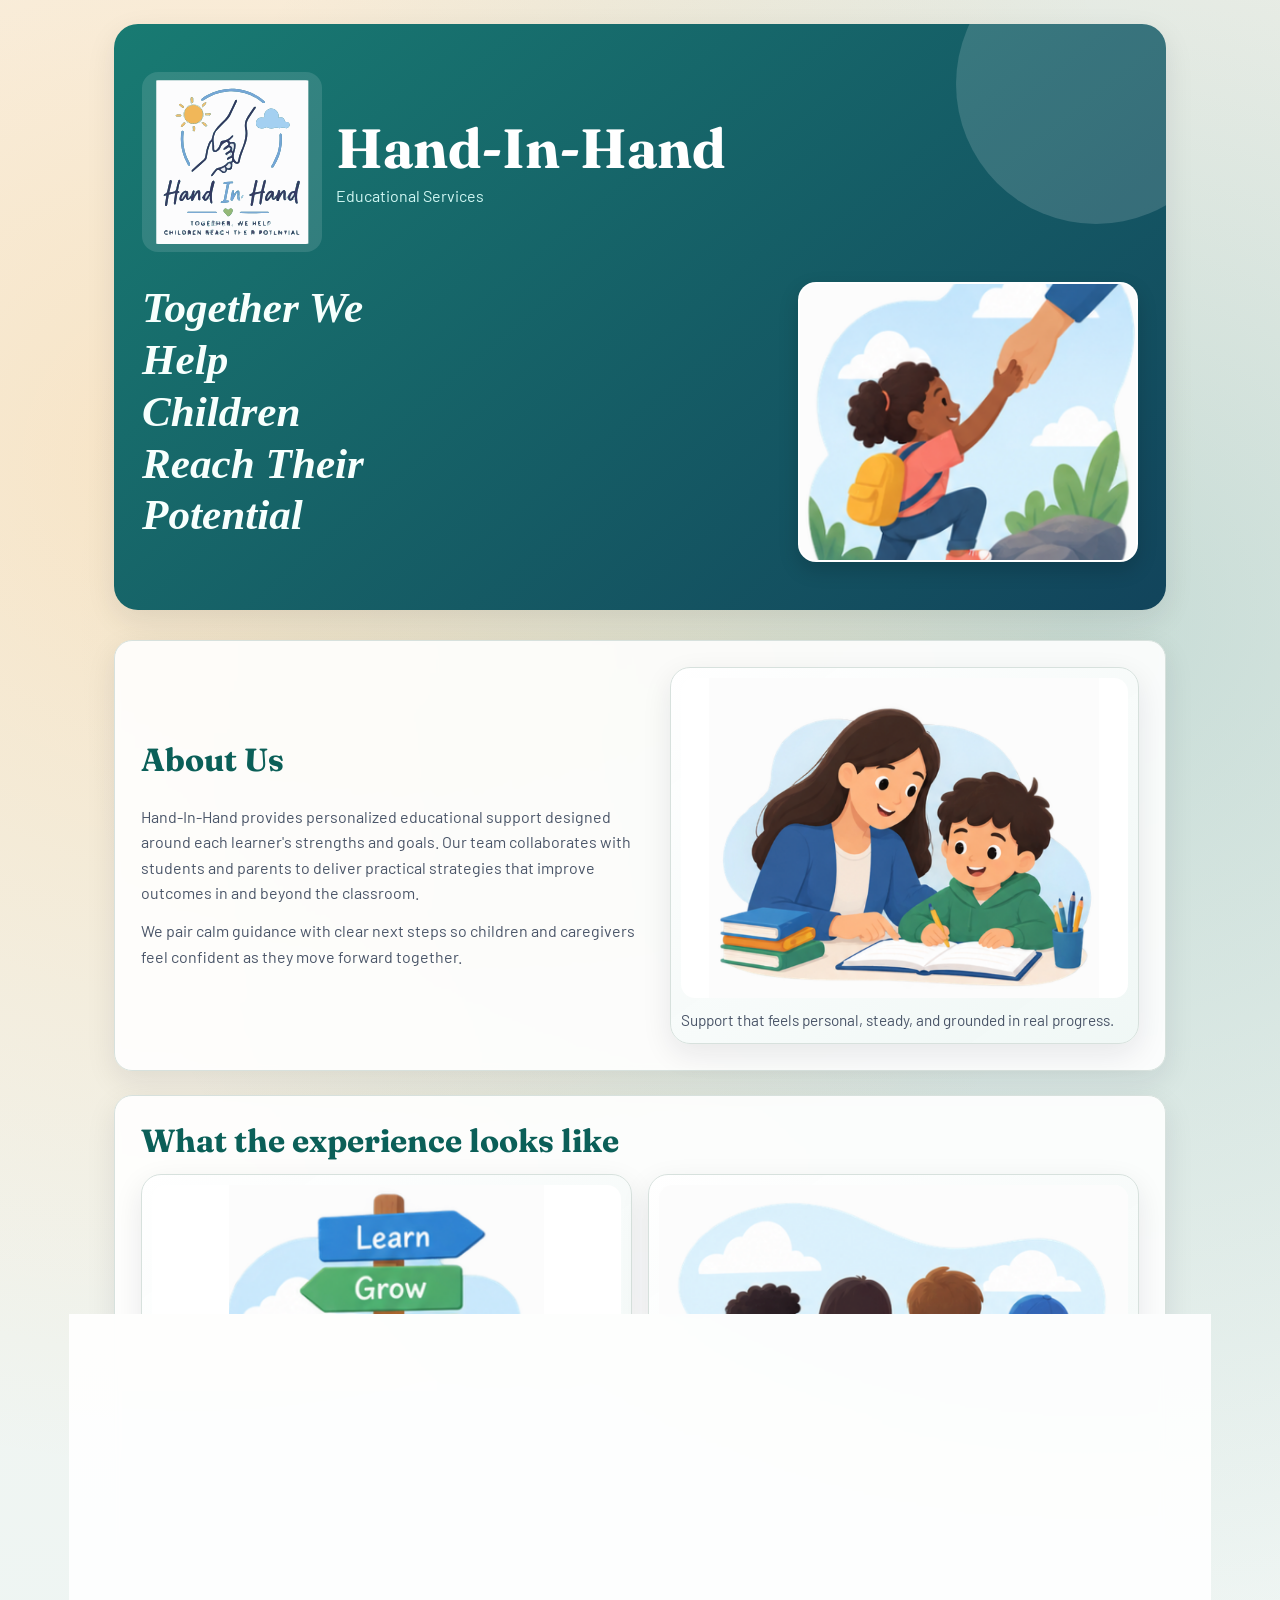
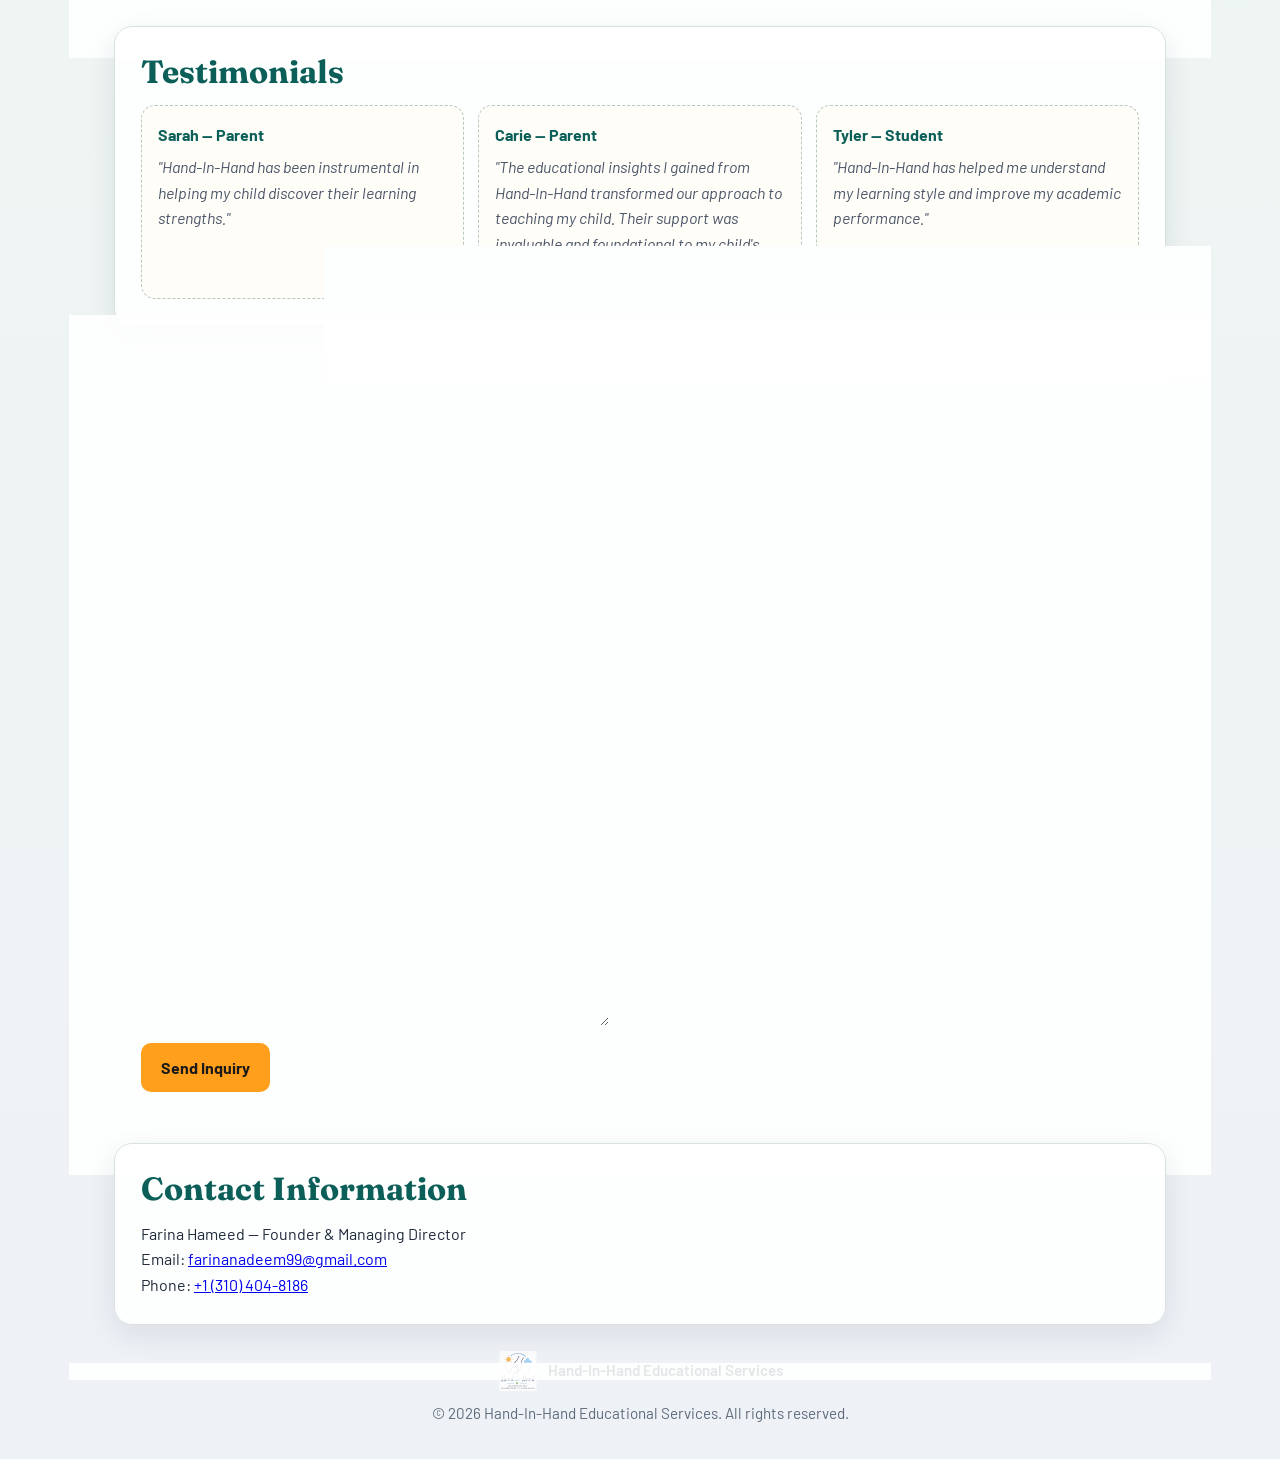
==== index.html @ 658e2f3d "Hand-In-Hand Website V2" ====
<!DOCTYPE html>
<html lang="en">
<head>
	<meta charset="UTF-8">
	<meta name="viewport" content="width=device-width, initial-scale=1.0">
	<title>Hand-In-Hand | Educational Services</title>
	<link rel="preconnect" href="https://fonts.googleapis.com">
	<link rel="preconnect" href="https://fonts.gstatic.com" crossorigin>
	<link href="https://fonts.googleapis.com/css2?family=Barlow:wght@400;500;600;700&family=Fraunces:opsz,wght@9..144,600;9..144,700&display=swap" rel="stylesheet">
	<style>
		:root {
			--bg-main: #f8f5ee;
			--bg-soft: #fffdf8;
			--ink: #1f2a3a;
			--ink-muted: #4a5568;
			--brand: #0f766e;
			--brand-dark: #0b5f58;
			--accent: #ff9f1c;
			--card: rgba(255, 255, 255, 0.88);
			--border: #d7e1dd;
			--shadow: 0 10px 30px rgba(17, 24, 39, 0.09);
			--radius: 18px;
		}

		* {
			box-sizing: border-box;
			margin: 0;
			padding: 0;
		}

		body {
			font-family: "Barlow", "Segoe UI", sans-serif;
			color: var(--ink);
			background:
				radial-gradient(circle at 15% 15%, rgba(255, 159, 28, 0.2), transparent 36%),
				radial-gradient(circle at 85% 20%, rgba(15, 118, 110, 0.2), transparent 38%),
				linear-gradient(180deg, var(--bg-main), #eef5f3 55%, #eef1f6);
			line-height: 1.6;
			min-height: 100vh;
		}

		.site-wrap {
			max-width: 1100px;
			margin: 0 auto;
			padding: 24px;
			animation: fade-in 0.8s ease-out;
		}

		.hero {
			background: linear-gradient(140deg, rgba(15, 118, 110, 0.96), rgba(8, 60, 85, 0.95));
			color: #f7fffd;
			border-radius: 24px;
			padding: 48px 28px;
			box-shadow: var(--shadow);
			position: relative;
			overflow: hidden;
			display: flex;
			flex-direction: column;
			align-items: flex-start;
			gap: 20px;
		}

		.hero-title-row {
			display: flex;
			align-items: flex-start;
			justify-content: space-between;
			gap: 24px;
			flex-wrap: wrap;
			width: 100%;
			margin-top: 6px;
		}

		.hero-title-row h1 {
			flex: 1 1 320px;
			margin-bottom: 0;
			padding-right: 12px;
		}

		.hero-title-row img {
			display: block;
			width: min(340px, 100%);
			height: 280px;
			object-fit: cover;
			object-position: center;
			border-radius: 18px;
			border: 2px solid rgba(255, 255, 255, 0.25);
			box-shadow: 0 8px 20px rgba(0, 0, 0, 0.16);
			background: #ffffff;
		}

		.hero-brand {
			display: inline-flex;
			align-items: center;
			gap: 14px;
			margin-bottom: 4px;
		}

		.hero-brand img {
			width: 180px;
			height: 180px;
			display: block;
			border-radius: 16px;
			background: rgba(255, 255, 255, 0.12);
			padding: 8px;
		}

		.hero-brand .brand-copy {
			display: grid;
			gap: 2px;
		}

		.hero-brand .brand-copy h2 {
			font-family: "Fraunces", Georgia, serif;
			font-size: 3.45rem;
			color: #ffffff;
			margin-bottom: 0;
		}

		.hero-brand .brand-copy span {
			color: #dcfffb;
			opacity: 0.95;
			font-size: 1rem;
		}

		.hero::after {
			content: "";
			position: absolute;
			width: 280px;
			height: 280px;
			border-radius: 50%;
			background: rgba(255, 255, 255, 0.15);
			top: -80px;
			right: -70px;
		}

		h1,
		h2 {
			font-family: "Fraunces", Georgia, serif;
			line-height: 1.2;
		}

		h1 {
			font-family: Georgia, "Times New Roman", serif;
			font-style: italic;
			font-size: clamp(1.8rem, 4vw, 2.7rem);
			margin-bottom: 10px;
			max-width: 11ch;
		}

		.hero p {
			max-width: 58ch;
			font-size: 1.08rem;
			color: #dcfffb;
		}

		main {
			margin-top: 30px;
			display: grid;
			gap: 24px;
		}

		section {
			background: var(--card);
			backdrop-filter: blur(3px);
			border: 1px solid var(--border);
			border-radius: var(--radius);
			padding: 26px;
			box-shadow: var(--shadow);
			animation: rise 0.7s ease both;
		}

		section:nth-of-type(2) {
			animation-delay: 0.08s;
		}

		section:nth-of-type(3) {
			animation-delay: 0.16s;
		}

		h2 {
			margin-bottom: 12px;
			color: var(--brand-dark);
			font-size: clamp(1.5rem, 3.5vw, 2rem);
		}

		.about p {
			color: var(--ink-muted);
			max-width: 68ch;
		}

		.feature-grid {
			display: grid;
			gap: 20px;
			grid-template-columns: 1.04fr 0.96fr;
			align-items: center;
		}

		.feature-grid.reverse {
			grid-template-columns: 0.96fr 1.04fr;
		}

		.feature-panel {
			display: grid;
			gap: 12px;
		}

		.image-card {
			background: linear-gradient(145deg, rgba(255, 255, 255, 0.96), rgba(239, 247, 245, 0.95));
			border: 1px solid var(--border);
			border-radius: 20px;
			padding: 10px;
			box-shadow: var(--shadow);
		}

		.image-card img {
			display: block;
			width: 100%;
			height: auto;
			max-height: 320px;
			object-fit: contain;
			object-position: center;
			background: #ffffff;
			border-radius: 14px;
		}

		.image-card figcaption {
			margin-top: 10px;
			color: var(--ink-muted);
			font-size: 0.96rem;
		}

		.spotlight-grid {
			display: grid;
			gap: 16px;
			grid-template-columns: repeat(auto-fit, minmax(240px, 1fr));
			margin-top: 14px;
		}

		.testimonials-grid {
			display: grid;
			gap: 14px;
			grid-template-columns: repeat(auto-fit, minmax(220px, 1fr));
			margin-top: 14px;
		}

		.testimonial-card {
			background: var(--bg-soft);
			border: 1px dashed #b8c7c2;
			border-radius: 14px;
			padding: 16px;
			min-height: 122px;
		}

		.testimonial-card strong {
			display: block;
			margin-bottom: 6px;
			color: var(--brand-dark);
		}

		.testimonial-card p {
			color: var(--ink-muted);
			font-style: italic;
		}

		.contact-form {
			display: grid;
			gap: 16px;
			margin-top: 12px;
		}

		.field {
			display: grid;
			gap: 8px;
		}

		label {
			font-weight: 600;
		}

		input,
		textarea,
		select,
		button {
			font: inherit;
			border-radius: 10px;
		}

		input,
		textarea,
		select {
			border: 1px solid #b8c7c2;
			padding: 12px;
			background: #ffffff;
			color: var(--ink);
		}

		textarea {
			resize: vertical;
		}

		input:focus,
		textarea:focus,
		select:focus {
			outline: 3px solid rgba(15, 118, 110, 0.2);
			border-color: var(--brand);
		}

		button {
			width: fit-content;
			background: var(--accent);
			color: #1a1a1a;
			border: none;
			padding: 12px 20px;
			font-weight: 700;
			cursor: pointer;
			transition: transform 0.2s ease, filter 0.2s ease;
		}

		button:hover {
			transform: translateY(-2px);
			filter: brightness(1.04);
		}

		footer {
			text-align: center;
			color: #5e6b7c;
			margin: 26px 0 10px;
			font-size: 0.95rem;
			display: flex;
			flex-direction: column;
			align-items: center;
			gap: 10px;
		}

		.footer-brand {
			display: inline-flex;
			align-items: center;
			gap: 10px;
			font-weight: 600;
			color: var(--ink);
		}

		.footer-brand img {
			width: 40px;
			height: 40px;
			display: block;
		}

		@keyframes fade-in {
			from {
				opacity: 0;
			}
			to {
				opacity: 1;
			}
		}

		@keyframes rise {
			from {
				opacity: 0;
				transform: translateY(10px);
			}
			to {
				opacity: 1;
				transform: translateY(0);
			}
		}

		@media (max-width: 680px) {
			.site-wrap {
				padding: 16px;
			}

			.hero {
				padding: 36px 20px;
			}

			section {
				padding: 20px;
			}
		}
	</style>
</head>
<body>
	<div class="site-wrap">
		<header class="hero">
			<div class="hero-brand" aria-label="Hand-In-Hand logo and brand">
				<img src="file-2.svg" alt="Hand-In-Hand logo">
				<div class="brand-copy">
					<h2>Hand-In-Hand</h2>
					<span>Educational Services</span>
				</div>
			</div>
			<div class="hero-title-row">
				<h1>Together We Help Children Reach Their Potential</h1>
				<img src="assets/screenshot-3.png" alt="Illustrative support image for Hand-In-Hand education">
			</div>
		</header>

		<main>
			<section class="about" id="about-us">
				<div class="feature-grid">
					<div class="feature-panel">
						<h2>About Us</h2>
						<p>
							Hand-In-Hand provides personalized educational support designed around each
							learner's strengths and goals. Our team collaborates with students and
							parents to deliver practical strategies that improve
							outcomes in and beyond the classroom.
						</p>
						<p>
							We pair calm guidance with clear next steps so children and caregivers feel
							confident as they move forward together.
						</p>
					</div>
					<figure class="image-card">
						<img src="assets/screenshot-1.png" alt="A warm educational support setting with thoughtful planning materials">
						<figcaption>Support that feels personal, steady, and grounded in real progress.</figcaption>
					</figure>
				</div>
			</section>

			<section id="approach">
				<h2>What the experience looks like</h2>
				<div class="spotlight-grid">
					<article class="image-card">
						<img src="assets/screenshot-2.png" alt="A collaborative educational session focused on student growth">
						<figcaption>Goal-oriented conversation that helps families make informed next steps.</figcaption>
					</article>
					<article class="image-card">
						<img src="assets/screenshot-4.png" alt="A calm environment that centers student learning and encouragement">
						<figcaption>Gentle, encouraging support that helps students build resilience and confidence.</figcaption>
					</article>
				</div>
			</section>

			<section id="testimonials">
				<h2>Testimonials</h2>
				<div class="testimonials-grid">
					<article class="testimonial-card">
						<strong>Sarah -- Parent</strong>
						<p>"Hand-In-Hand has been instrumental in helping my child discover their learning strengths."</p>
					</article>
					<article class="testimonial-card">
						<strong>Carie -- Parent</strong>
						<p>"The educational insights I gained from Hand-In-Hand transformed our approach to teaching my child. Their support was invaluable and foundational to my child's success."</p>
					</article>
					<article class="testimonial-card">
						<strong>Tyler -- Student</strong>
						<p>"Hand-In-Hand has helped me understand my learning style and improve my academic performance."</p>
					</article>
				</div>
			</section>

			<section id="contact">
				<div class="feature-grid reverse">
					<div class="feature-panel">
						<h2>Inquiry Form</h2>
						<p>
							Whether you are exploring support for a child or seeking guidance for your family,
							we would love to hear from you and share what may be a good fit.
						</p>
						<form class="contact-form" action="https://formspree.io/f/mqpzprqp" method="post">
					<div class="field">
						<label for="name">Name</label>
						<input id="name" name="name" type="text" required>
					</div>

					<div class="field">
						<label for="email">Email</label>
						<input id="email" name="email" type="email" required>
					</div>

					<div class="field">
						<label for="inquiry-type">Inquiry type</label>
						<select id="inquiry-type" name="inquiryType" required>
							<option value="" selected disabled>Select an option</option>
							<option value="general">General</option>
							<option value="academic-services">Academic Services</option>
							<option value="behavioral-services">Behavioral Services</option>
							<option value="academic-behavioral-services">Academic/Behavioral Services</option>
						</select>
					</div>

					<div class="field">
						<label for="message">Message</label>
						<textarea id="message" name="message" rows="5" required></textarea>
					</div>

						<button type="submit">Send Inquiry</button>
					</form>
				</div>
				</div>
			</section>
			<section id="contact-info" aria-label="Contact information">
				<h2>Contact Information</h2>
				<p>Farina Hameed -- Founder & Managing Director</p>
				<p>Email: <a href="mailto:farinanadeem99@gmail.com">farinanadeem99@gmail.com</a></p>
				<p>Phone: <a href="tel:+3104048186">+1 (310) 404-8186</a></p>
			</section>
		</main>

		<footer>
			<div class="footer-brand">
				<img src="file-2.svg" alt="Hand-In-Hand logo">
				<span>Hand-In-Hand Educational Services</span>
			</div>
			<p>&copy; 2026 Hand-In-Hand Educational Services. All rights reserved.</p>
		</footer>
	</div>
</body>
</html>
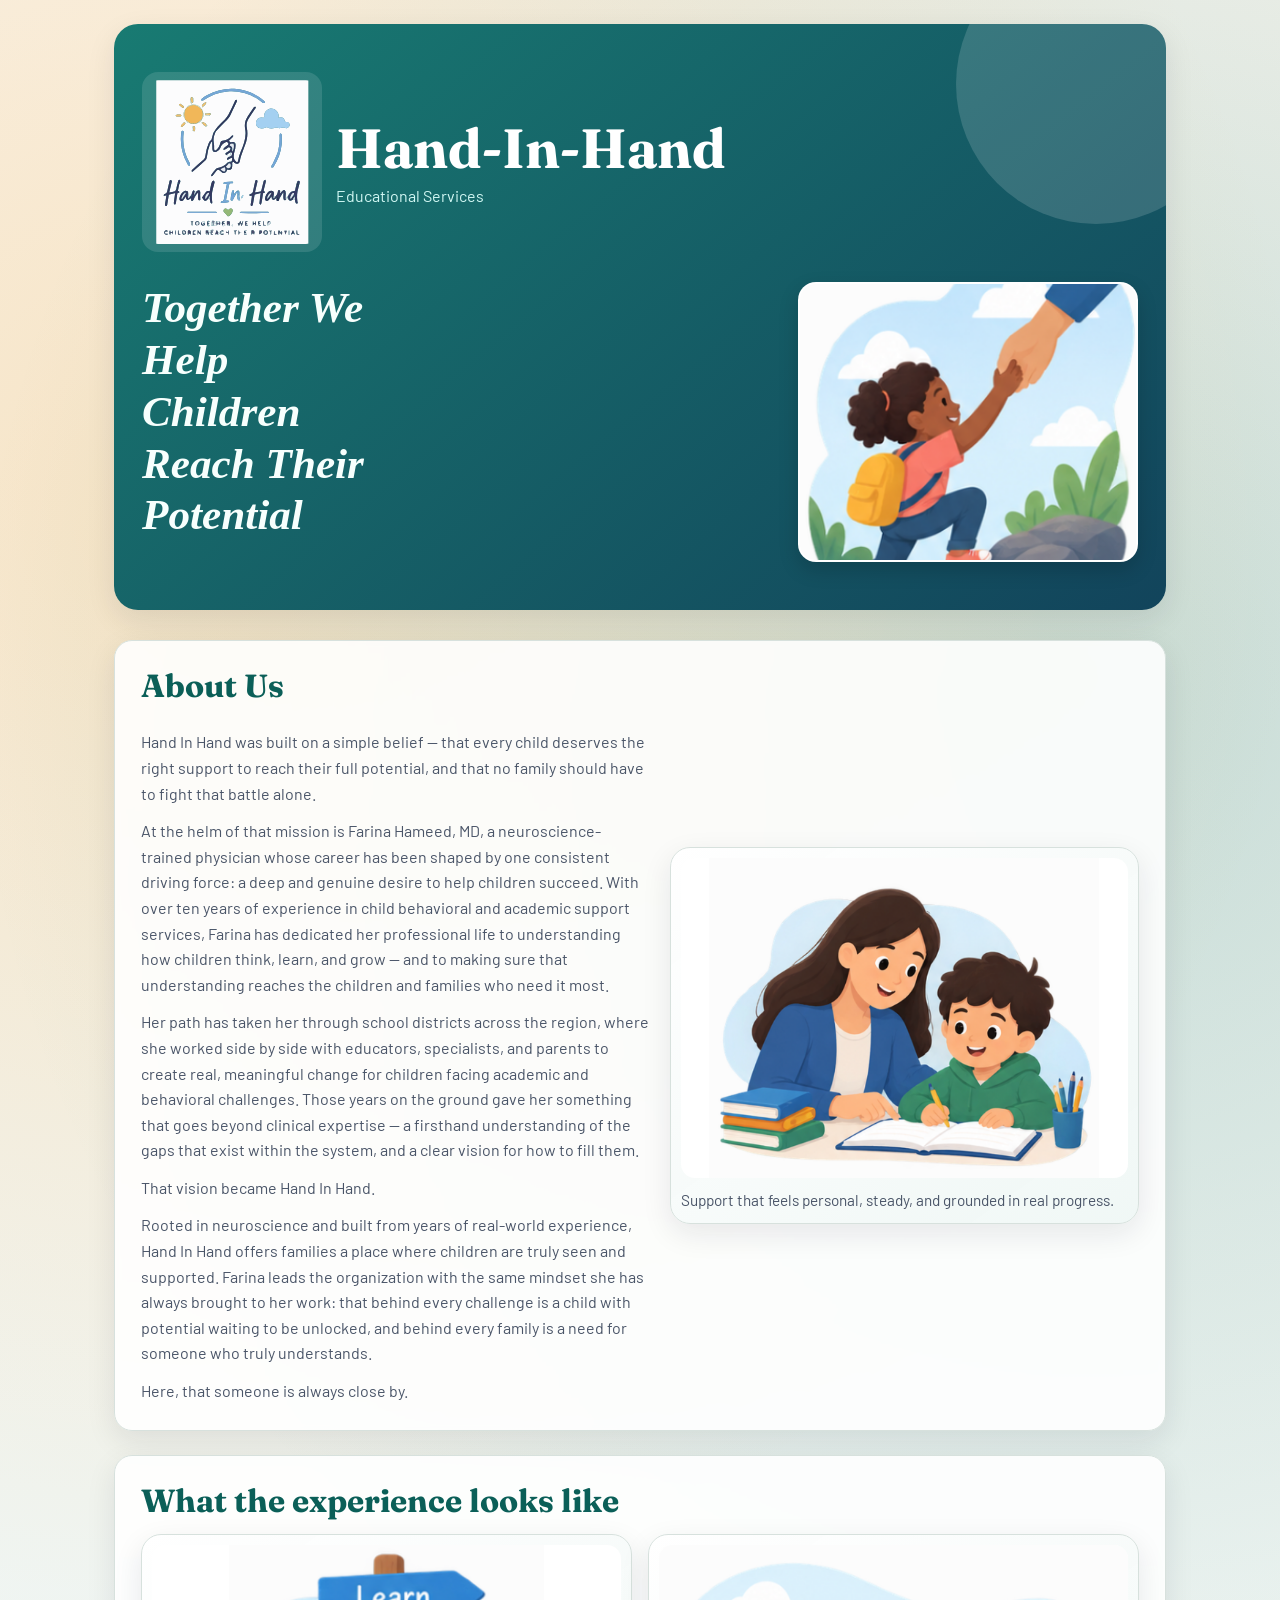
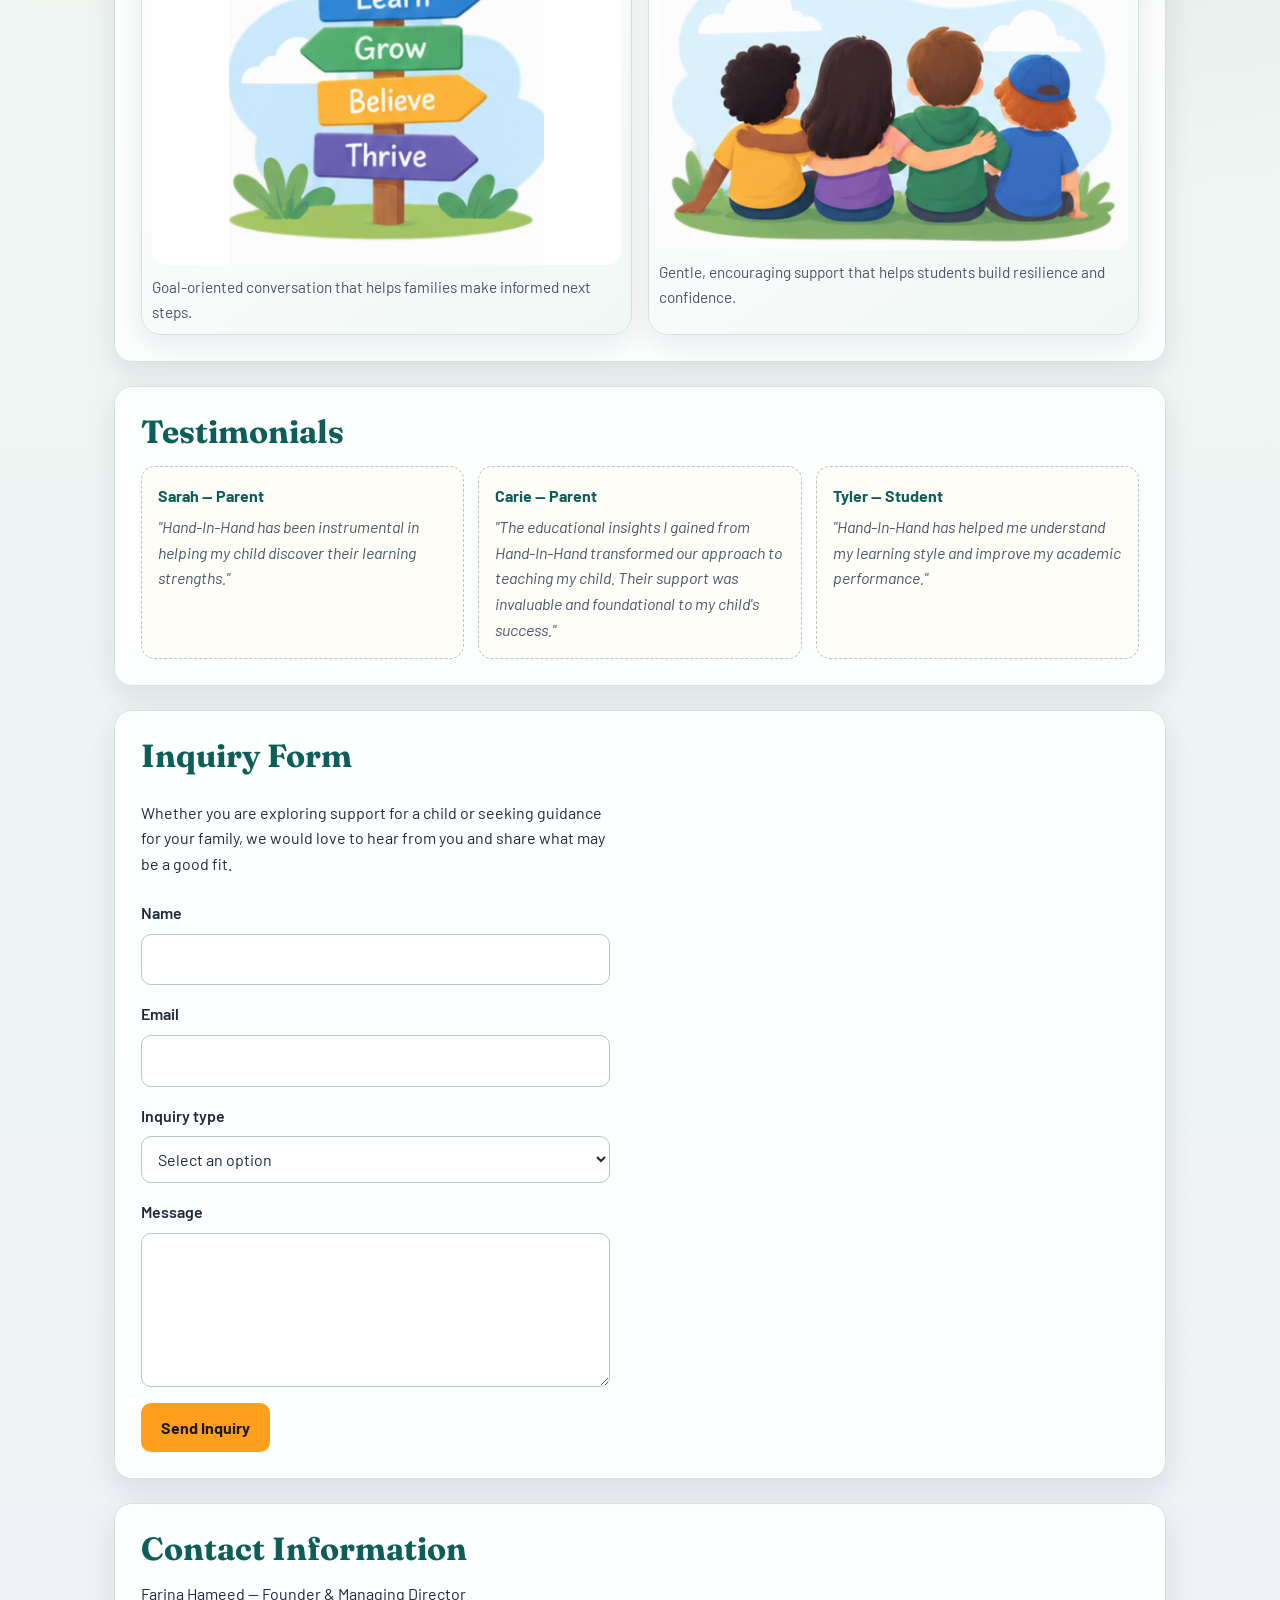
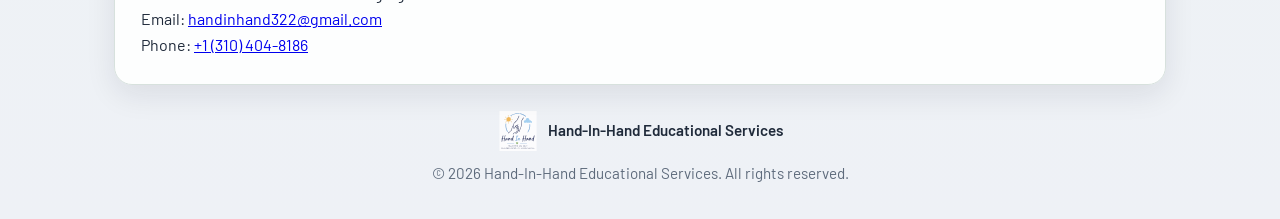
==== commit d713aecc: "Change email and website copy" ====
--- a/index.html
+++ b/index.html
@@ -403,14 +403,22 @@
 					<div class="feature-panel">
 						<h2>About Us</h2>
 						<p>
-							Hand-In-Hand provides personalized educational support designed around each
-							learner's strengths and goals. Our team collaborates with students and
-							parents to deliver practical strategies that improve
-							outcomes in and beyond the classroom.
-						</p>
-						<p>
-							We pair calm guidance with clear next steps so children and caregivers feel
-							confident as they move forward together.
+							Hand In Hand was built on a simple belief — that every child deserves the right support to reach their full potential, and that no family should have to fight that battle alone.
+						</p>
+						<p>
+							At the helm of that mission is Farina Hameed, MD, a neuroscience-trained physician whose career has been shaped by one consistent driving force: a deep and genuine desire to help children succeed. With over ten years of experience in child behavioral and academic support services, Farina has dedicated her professional life to understanding how children think, learn, and grow — and to making sure that understanding reaches the children and families who need it most.
+						</p>
+						<p>
+							Her path has taken her through school districts across the region, where she worked side by side with educators, specialists, and parents to create real, meaningful change for children facing academic and behavioral challenges. Those years on the ground gave her something that goes beyond clinical expertise — a firsthand understanding of the gaps that exist within the system, and a clear vision for how to fill them.
+						</p>
+						<p>
+							That vision became Hand In Hand.
+						</p>
+						<p>
+							Rooted in neuroscience and built from years of real-world experience, Hand In Hand offers families a place where children are truly seen and supported. Farina leads the organization with the same mindset she has always brought to her work: that behind every challenge is a child with potential waiting to be unlocked, and behind every family is a need for someone who truly understands.
+						</p>
+						<p>
+							Here, that someone is always close by.
 						</p>
 					</div>
 					<figure class="image-card">
@@ -495,7 +503,7 @@
 			<section id="contact-info" aria-label="Contact information">
 				<h2>Contact Information</h2>
 				<p>Farina Hameed -- Founder & Managing Director</p>
-				<p>Email: <a href="mailto:farinanadeem99@gmail.com">farinanadeem99@gmail.com</a></p>
+				<p>Email: <a href="mailto:handinhand322@gmail.com">handinhand322@gmail.com</a></p>
 				<p>Phone: <a href="tel:+3104048186">+1 (310) 404-8186</a></p>
 			</section>
 		</main>
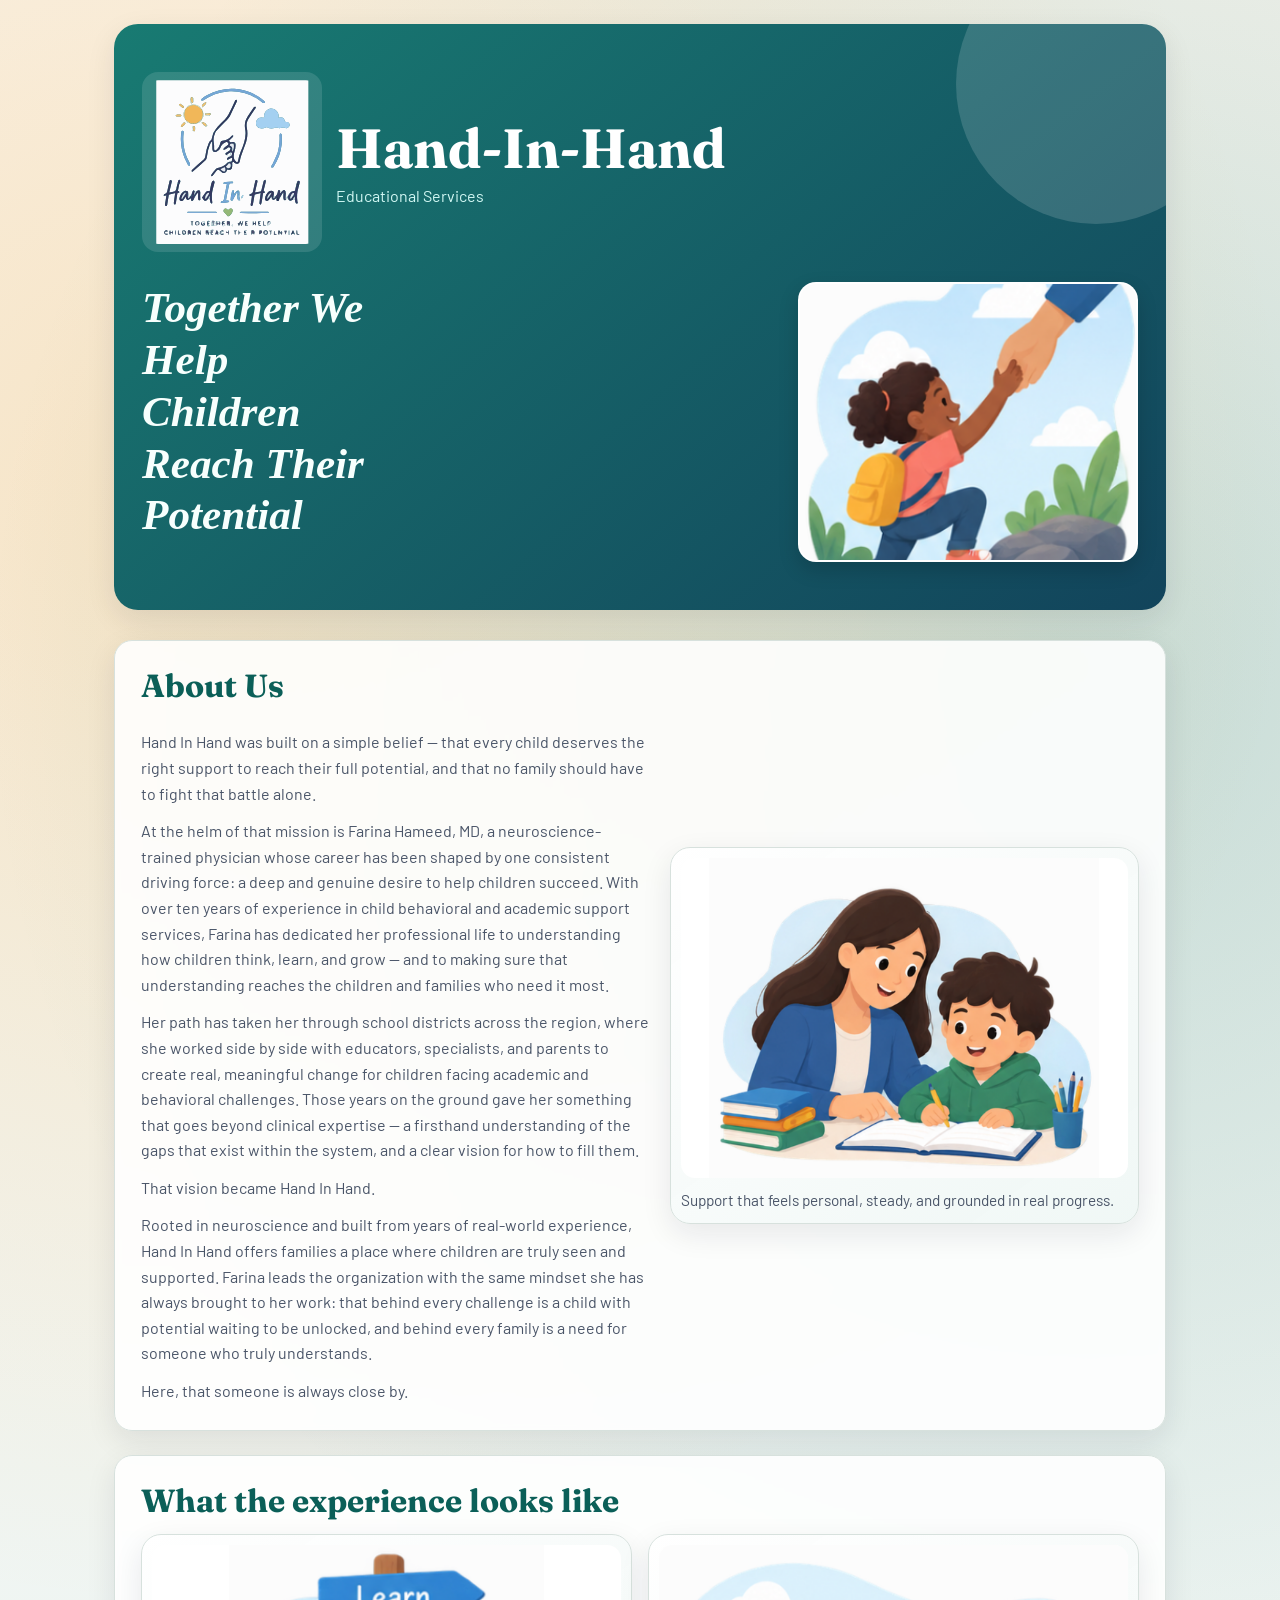
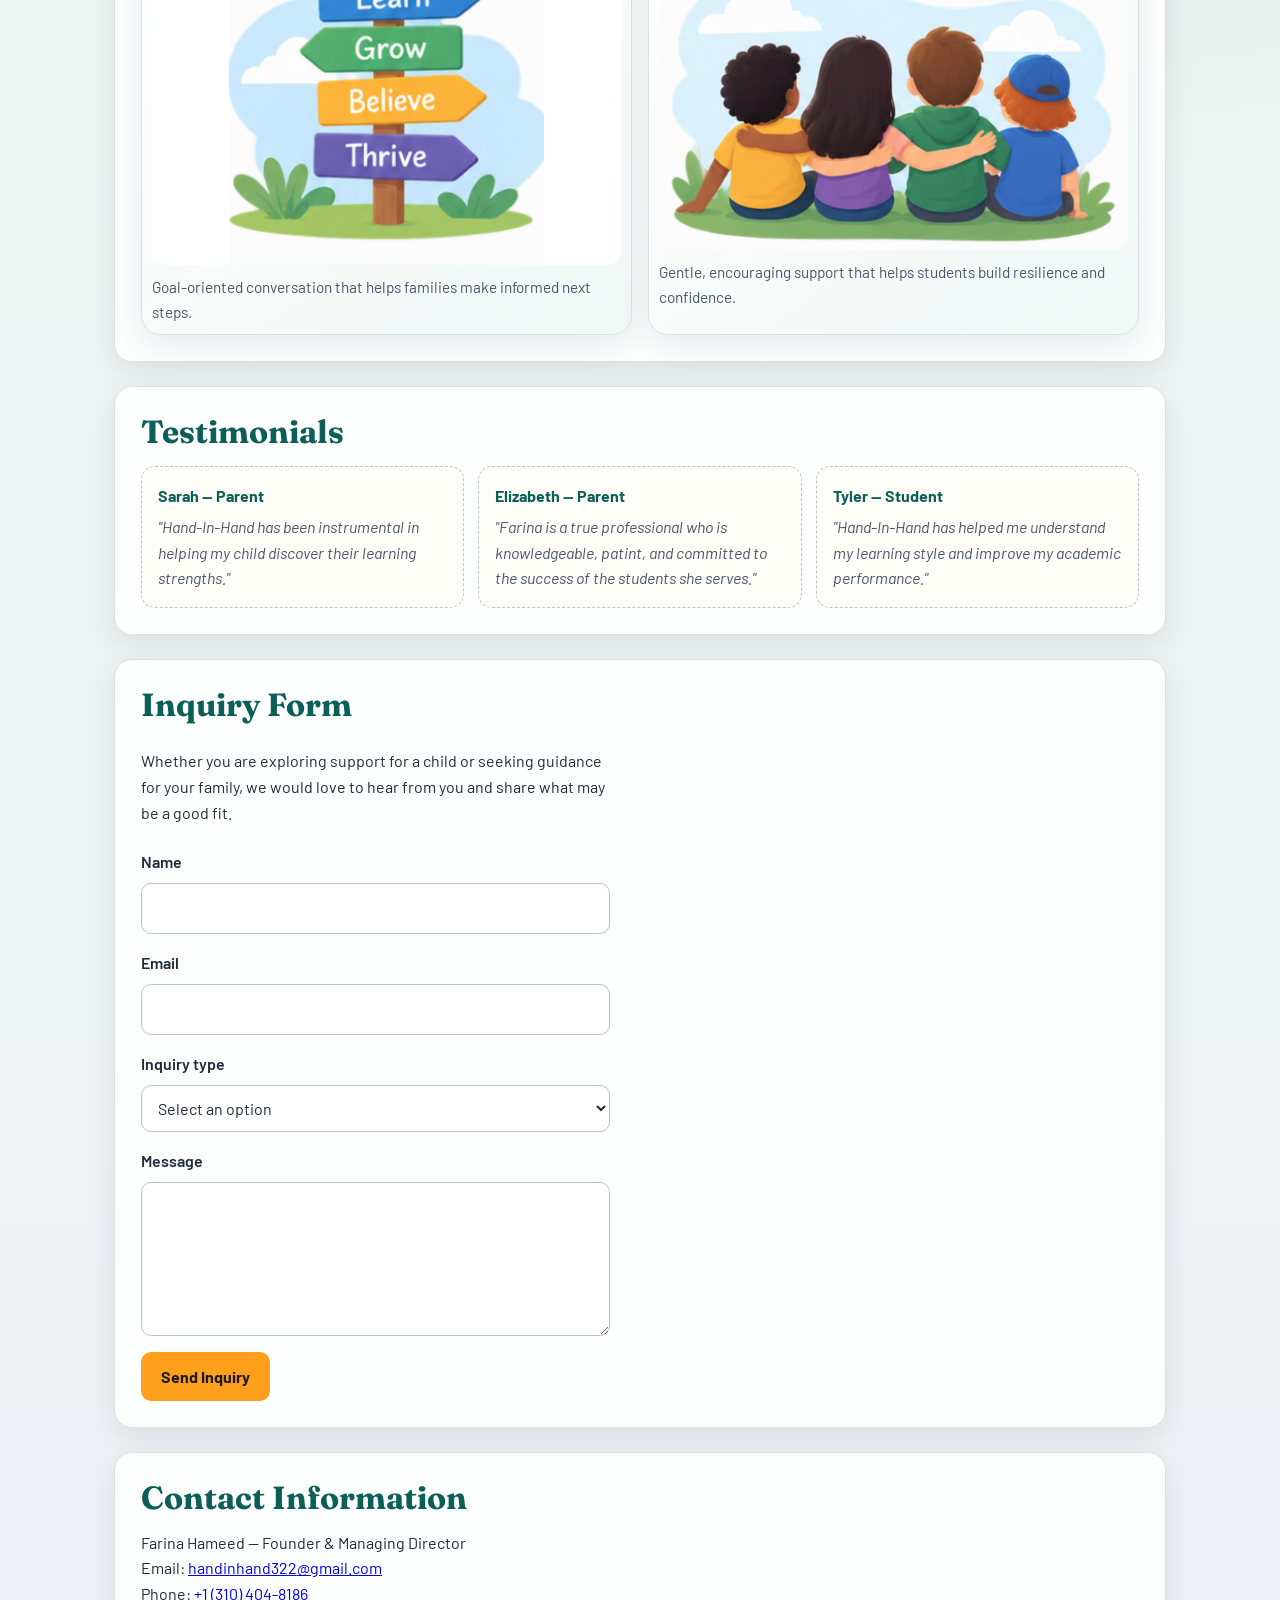
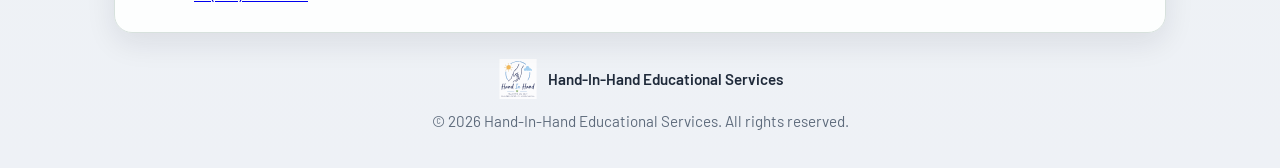
==== commit 5d022431: "testimonial copy edit" ====
--- a/index.html
+++ b/index.html
@@ -450,8 +450,8 @@
 						<p>"Hand-In-Hand has been instrumental in helping my child discover their learning strengths."</p>
 					</article>
 					<article class="testimonial-card">
-						<strong>Carie -- Parent</strong>
-						<p>"The educational insights I gained from Hand-In-Hand transformed our approach to teaching my child. Their support was invaluable and foundational to my child's success."</p>
+						<strong>Elizabeth -- Parent</strong>
+						<p>"Farina is a true professional who is knowledgeable, patint, and committed to the success of the students she serves."</p>
 					</article>
 					<article class="testimonial-card">
 						<strong>Tyler -- Student</strong>
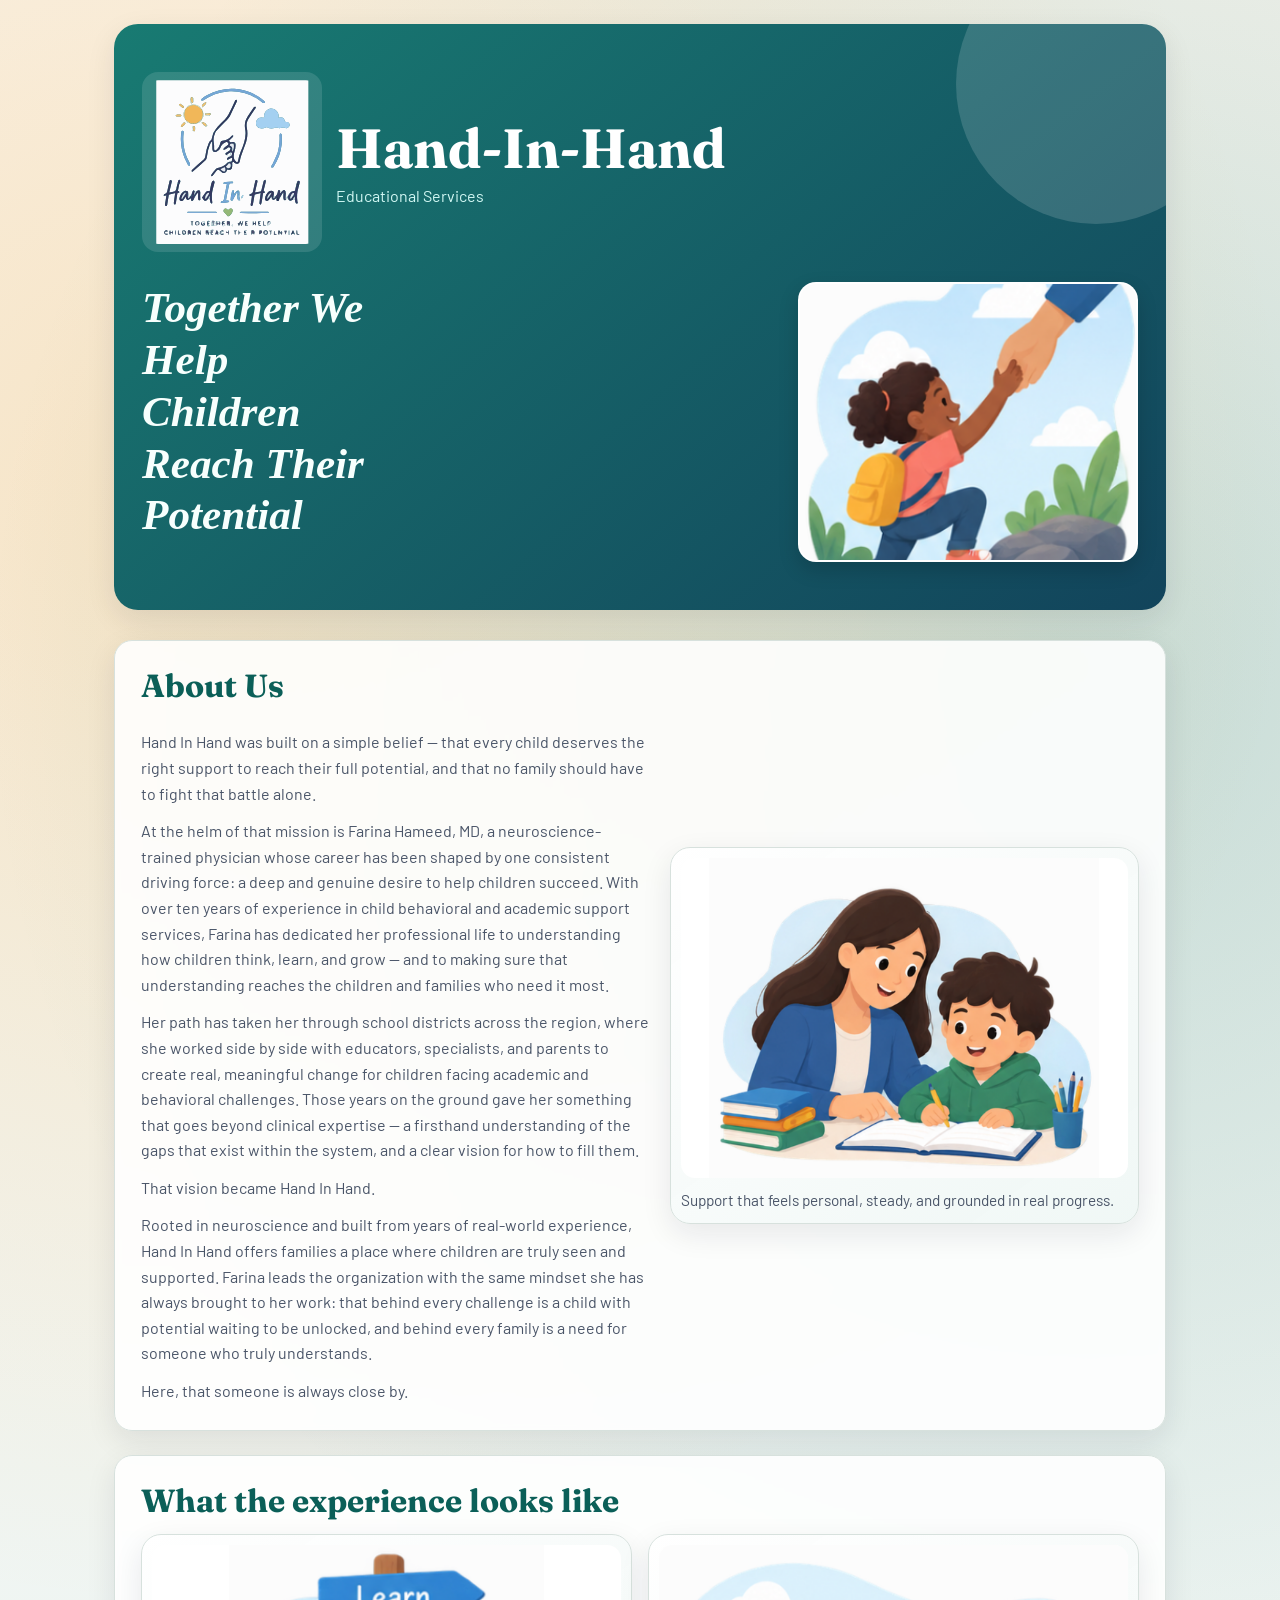
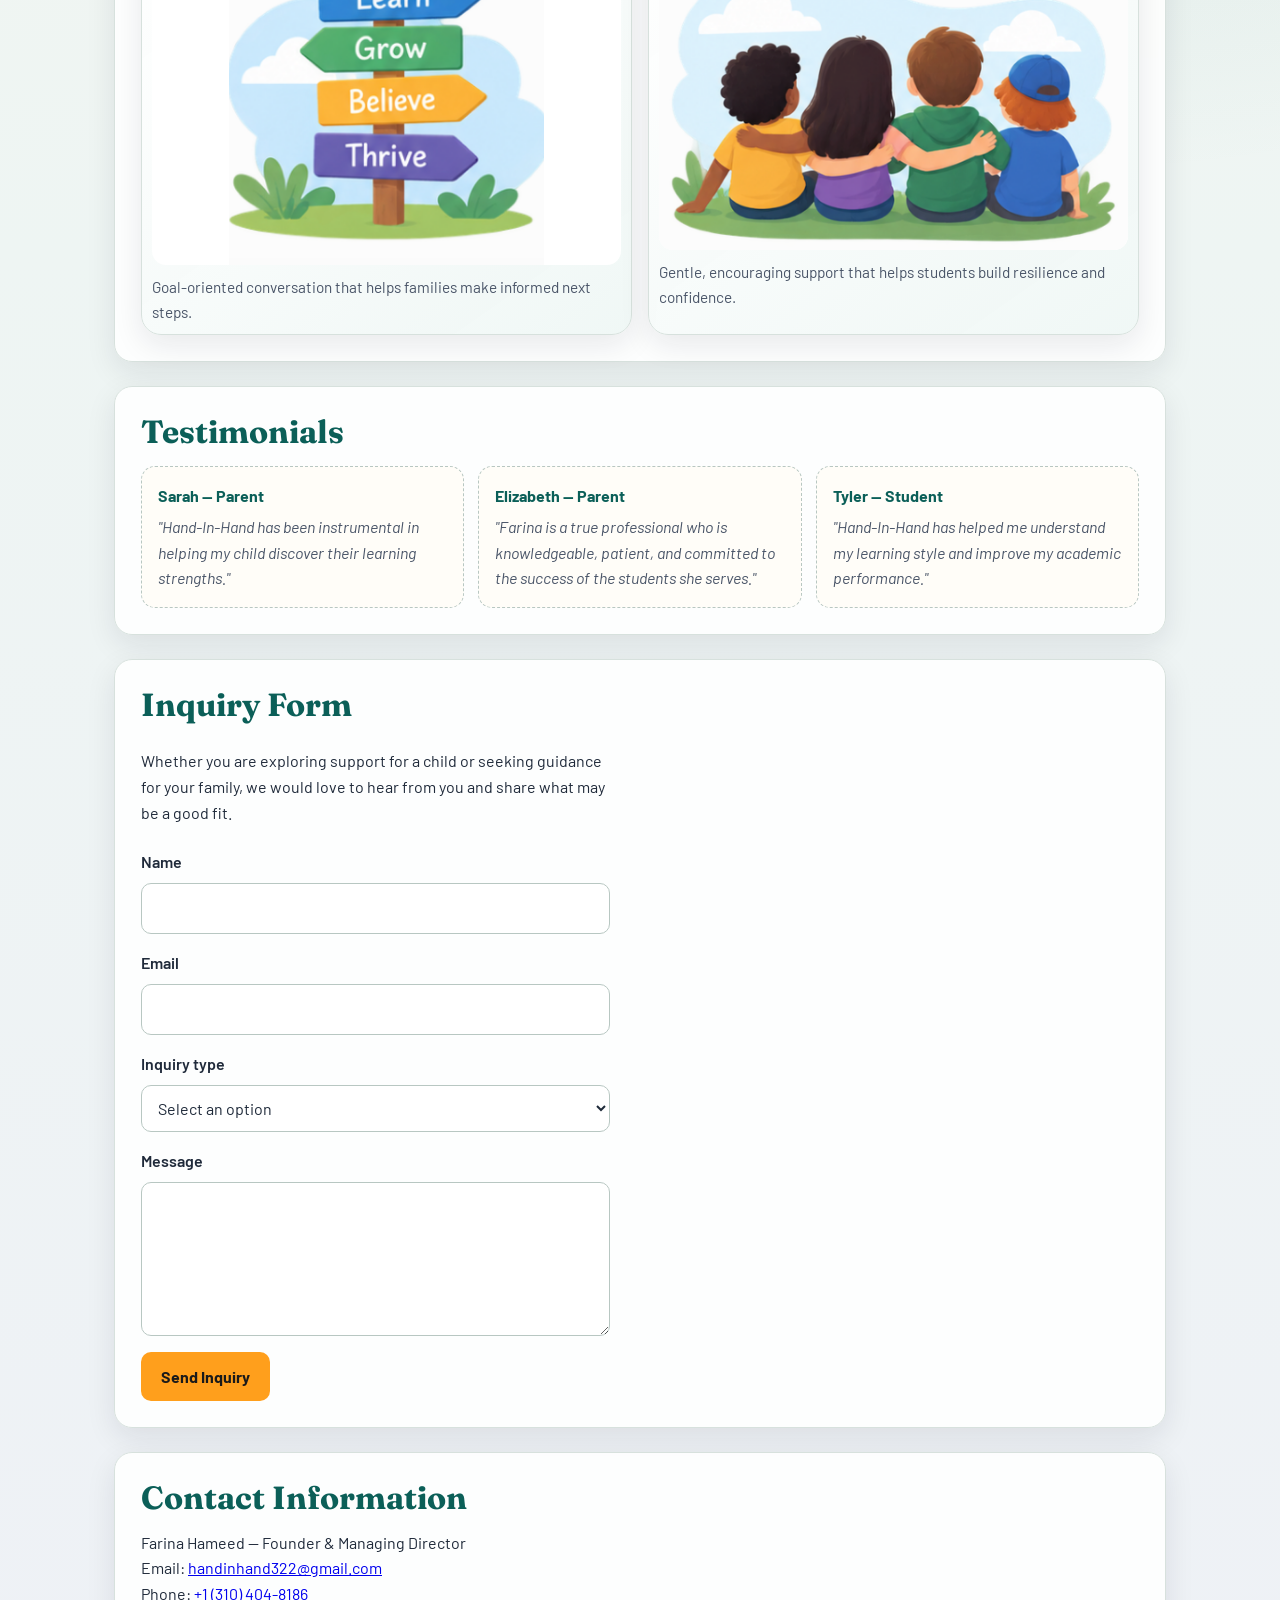
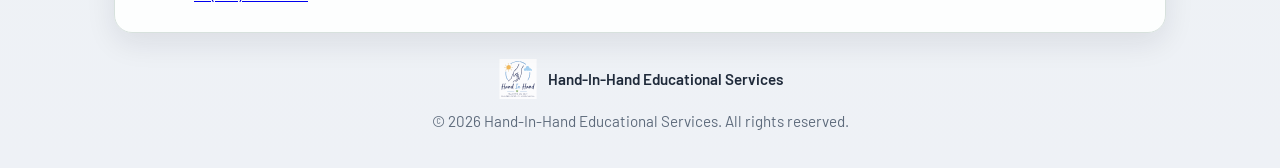
==== commit 69212d1d: "correcting a typo" ====
--- a/index.html
+++ b/index.html
@@ -451,7 +451,7 @@
 					</article>
 					<article class="testimonial-card">
 						<strong>Elizabeth -- Parent</strong>
-						<p>"Farina is a true professional who is knowledgeable, patint, and committed to the success of the students she serves."</p>
+						<p>"Farina is a true professional who is knowledgeable, patient, and committed to the success of the students she serves."</p>
 					</article>
 					<article class="testimonial-card">
 						<strong>Tyler -- Student</strong>
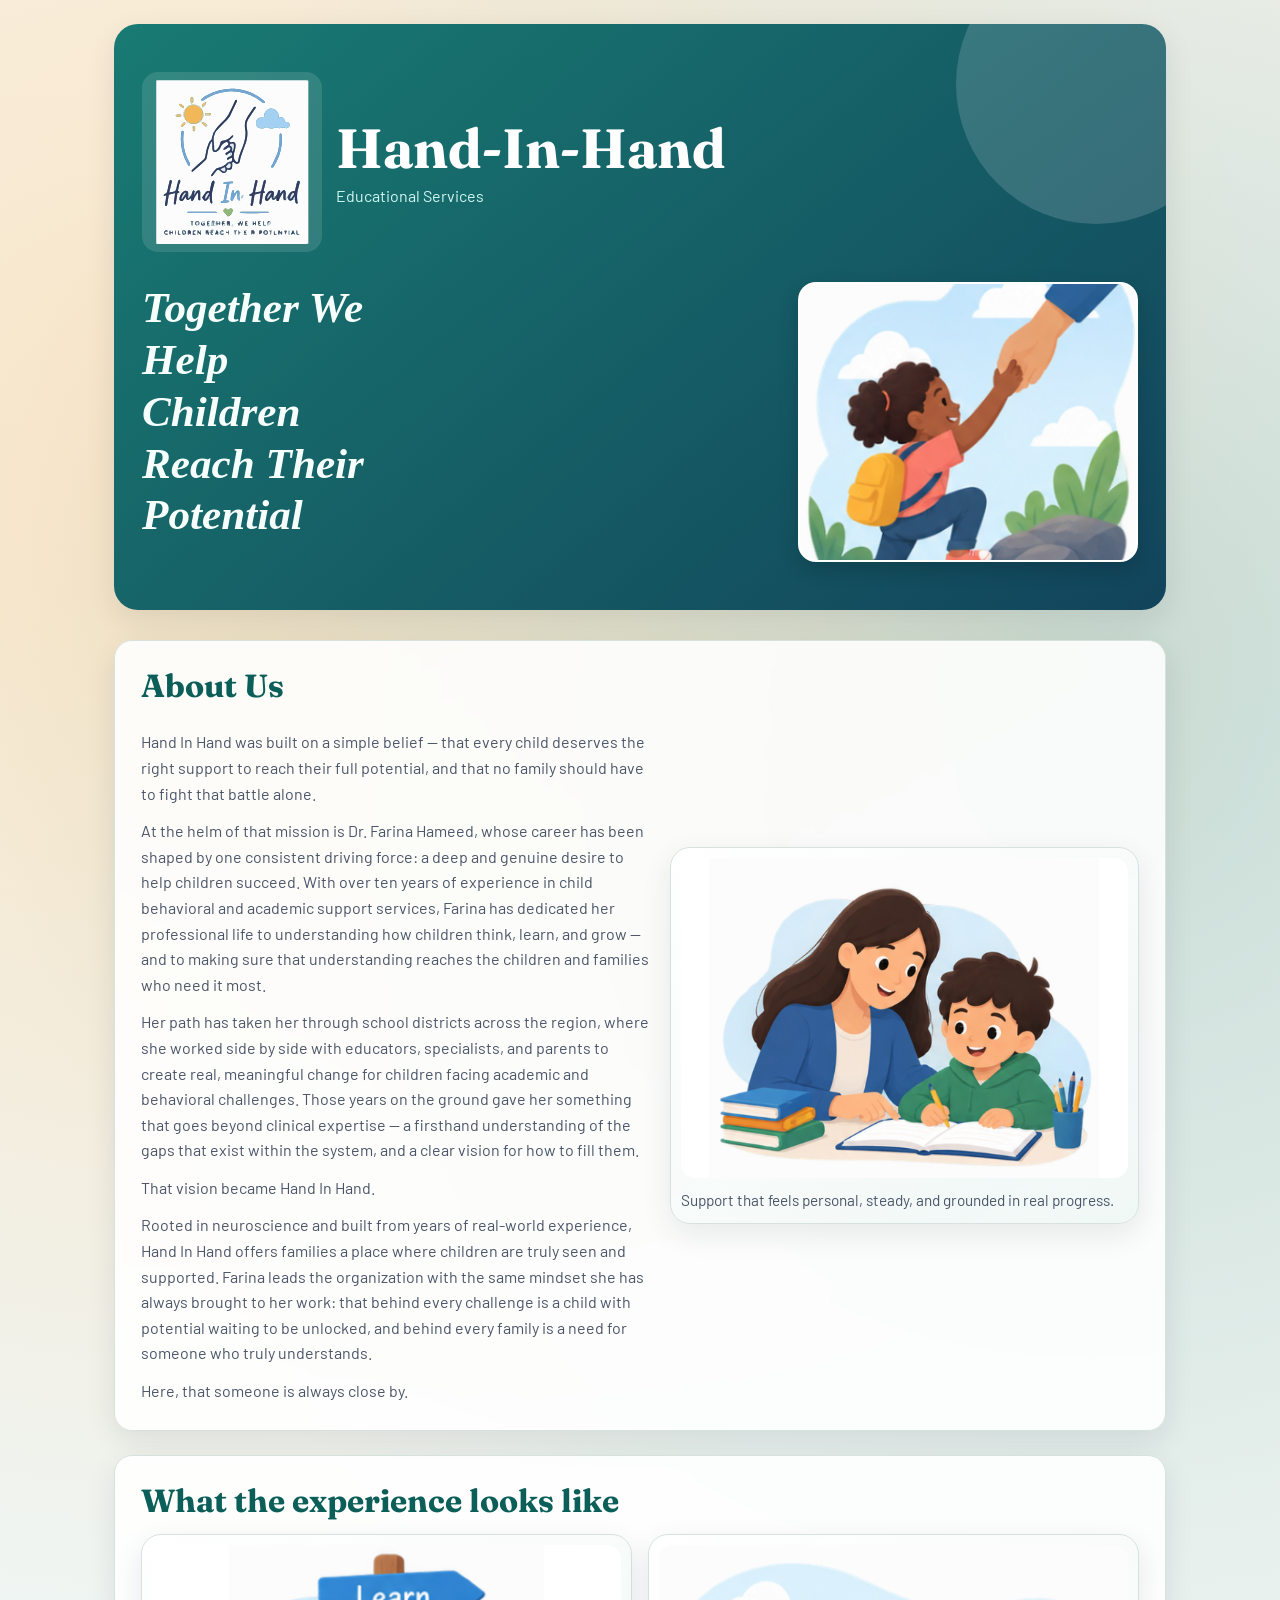
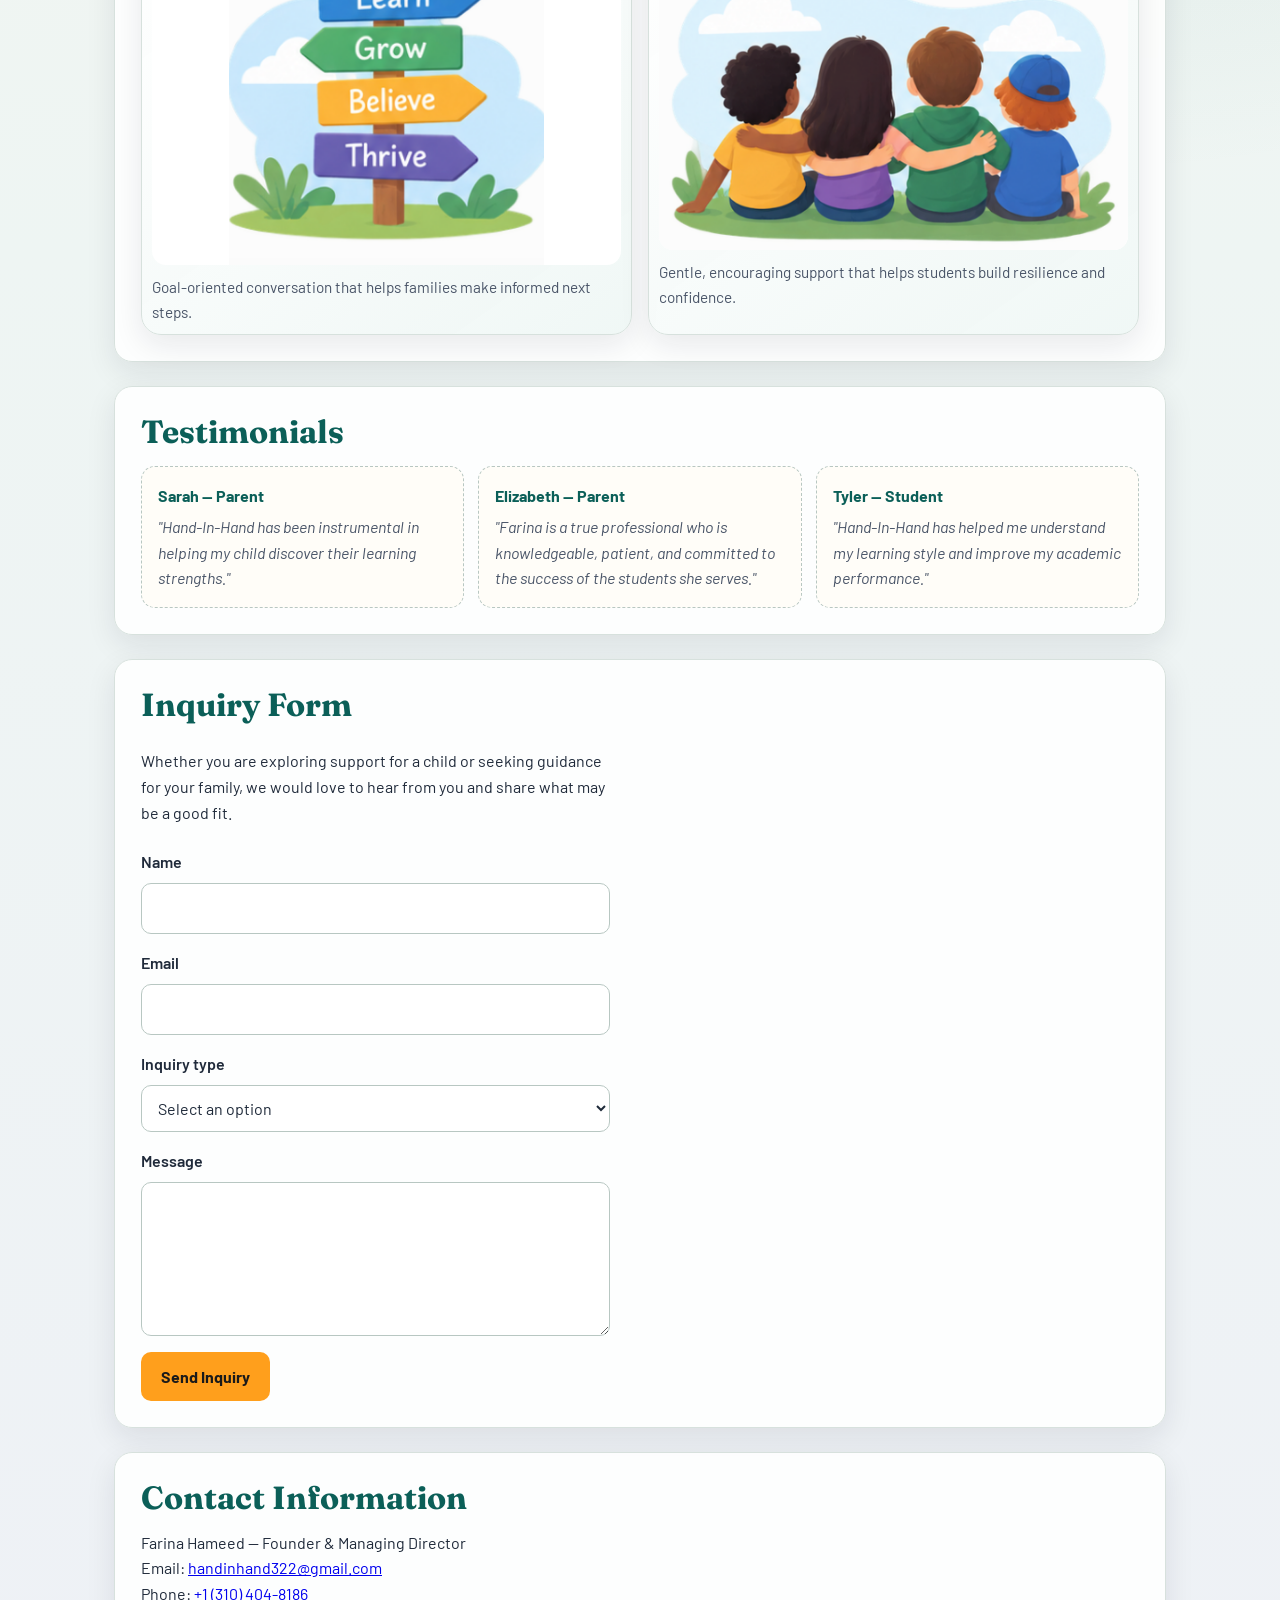
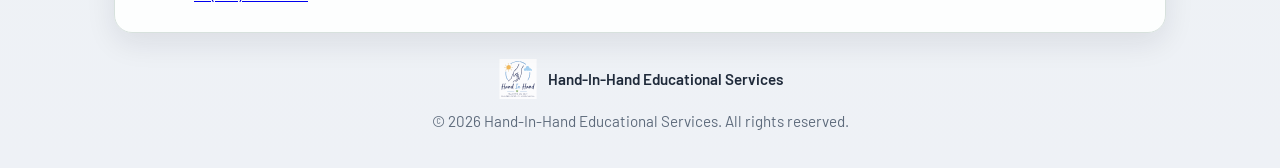
==== commit 79c8aa70: "slight copy change" ====
--- a/index.html
+++ b/index.html
@@ -406,7 +406,7 @@
 							Hand In Hand was built on a simple belief — that every child deserves the right support to reach their full potential, and that no family should have to fight that battle alone.
 						</p>
 						<p>
-							At the helm of that mission is Farina Hameed, MD, a neuroscience-trained physician whose career has been shaped by one consistent driving force: a deep and genuine desire to help children succeed. With over ten years of experience in child behavioral and academic support services, Farina has dedicated her professional life to understanding how children think, learn, and grow — and to making sure that understanding reaches the children and families who need it most.
+							At the helm of that mission is Dr. Farina Hameed, whose career has been shaped by one consistent driving force: a deep and genuine desire to help children succeed. With over ten years of experience in child behavioral and academic support services, Farina has dedicated her professional life to understanding how children think, learn, and grow — and to making sure that understanding reaches the children and families who need it most.
 						</p>
 						<p>
 							Her path has taken her through school districts across the region, where she worked side by side with educators, specialists, and parents to create real, meaningful change for children facing academic and behavioral challenges. Those years on the ground gave her something that goes beyond clinical expertise — a firsthand understanding of the gaps that exist within the system, and a clear vision for how to fill them.
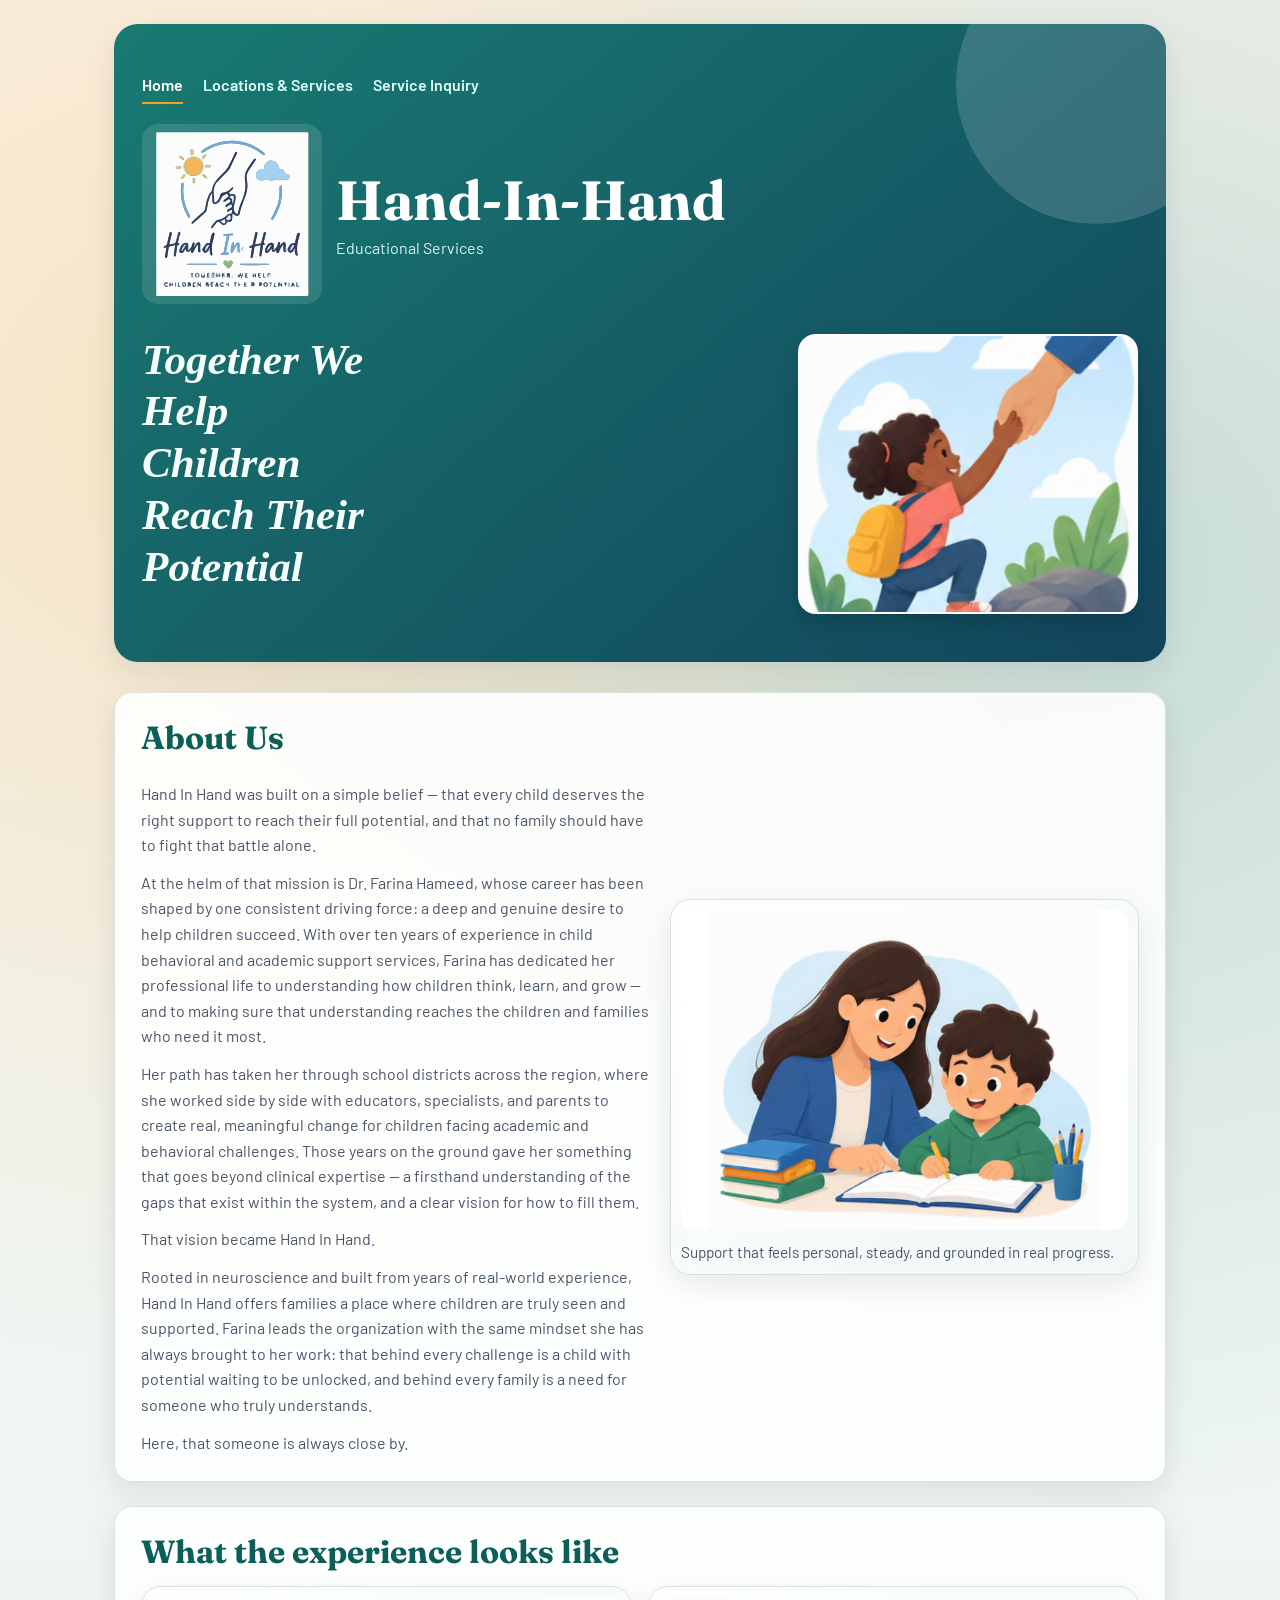
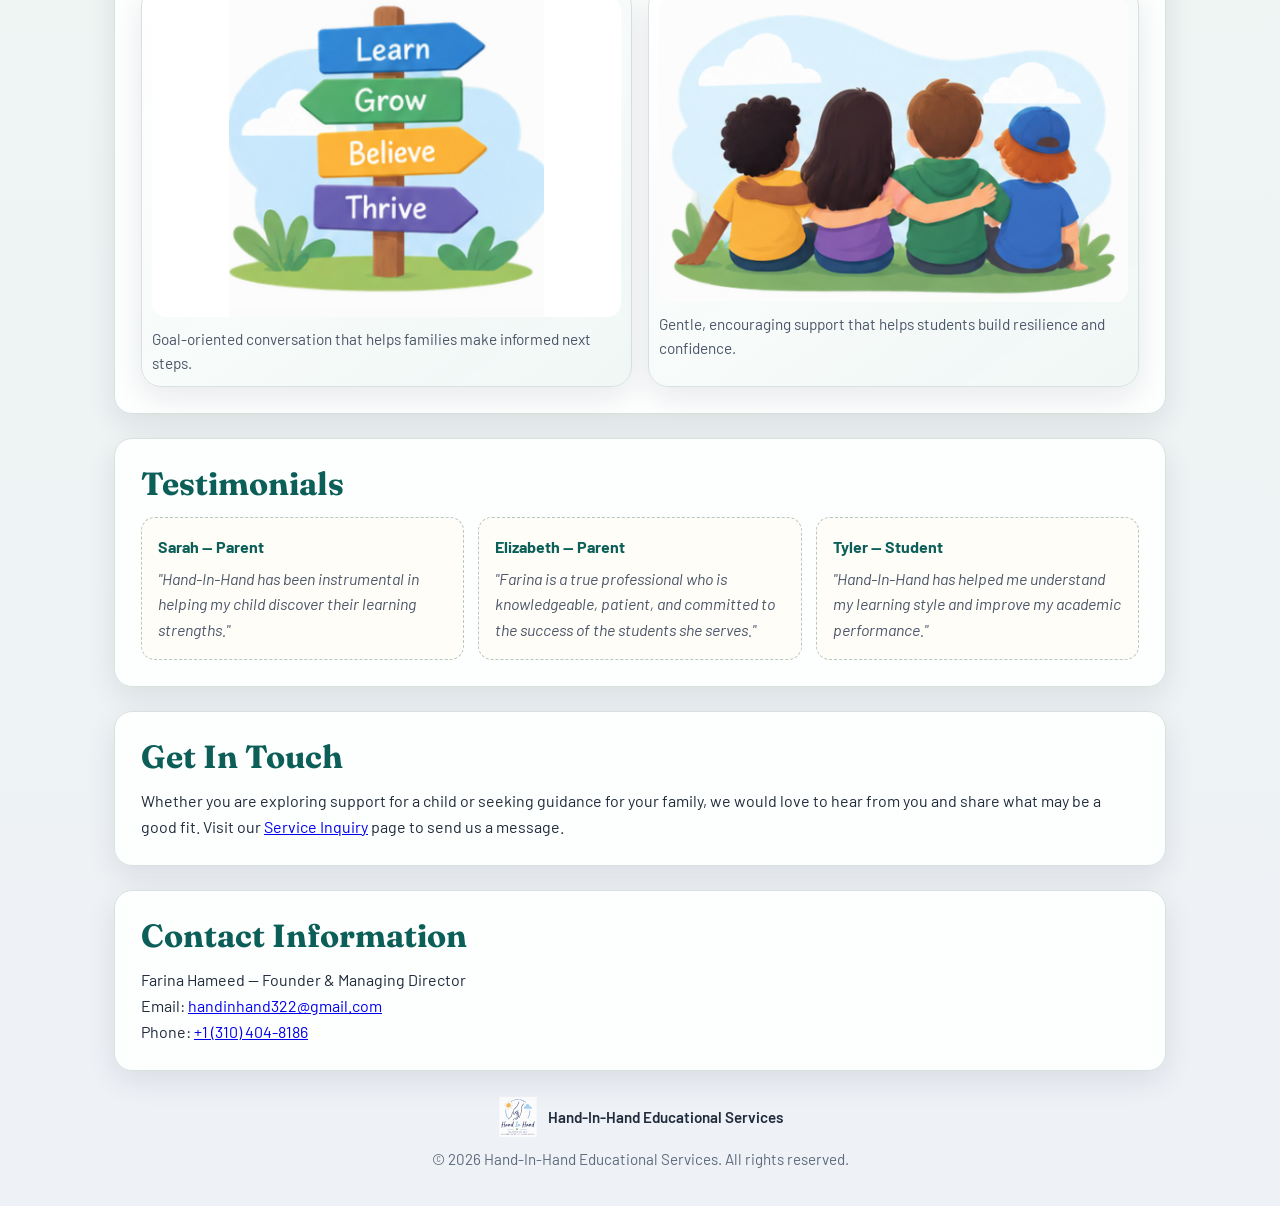
==== commit 446f8073: "Update to include services chart + headings" ====
--- a/index.html
+++ b/index.html
@@ -7,383 +7,16 @@
 	<link rel="preconnect" href="https://fonts.googleapis.com">
 	<link rel="preconnect" href="https://fonts.gstatic.com" crossorigin>
 	<link href="https://fonts.googleapis.com/css2?family=Barlow:wght@400;500;600;700&family=Fraunces:opsz,wght@9..144,600;9..144,700&display=swap" rel="stylesheet">
-	<style>
-		:root {
-			--bg-main: #f8f5ee;
-			--bg-soft: #fffdf8;
-			--ink: #1f2a3a;
-			--ink-muted: #4a5568;
-			--brand: #0f766e;
-			--brand-dark: #0b5f58;
-			--accent: #ff9f1c;
-			--card: rgba(255, 255, 255, 0.88);
-			--border: #d7e1dd;
-			--shadow: 0 10px 30px rgba(17, 24, 39, 0.09);
-			--radius: 18px;
-		}
-
-		* {
-			box-sizing: border-box;
-			margin: 0;
-			padding: 0;
-		}
-
-		body {
-			font-family: "Barlow", "Segoe UI", sans-serif;
-			color: var(--ink);
-			background:
-				radial-gradient(circle at 15% 15%, rgba(255, 159, 28, 0.2), transparent 36%),
-				radial-gradient(circle at 85% 20%, rgba(15, 118, 110, 0.2), transparent 38%),
-				linear-gradient(180deg, var(--bg-main), #eef5f3 55%, #eef1f6);
-			line-height: 1.6;
-			min-height: 100vh;
-		}
-
-		.site-wrap {
-			max-width: 1100px;
-			margin: 0 auto;
-			padding: 24px;
-			animation: fade-in 0.8s ease-out;
-		}
-
-		.hero {
-			background: linear-gradient(140deg, rgba(15, 118, 110, 0.96), rgba(8, 60, 85, 0.95));
-			color: #f7fffd;
-			border-radius: 24px;
-			padding: 48px 28px;
-			box-shadow: var(--shadow);
-			position: relative;
-			overflow: hidden;
-			display: flex;
-			flex-direction: column;
-			align-items: flex-start;
-			gap: 20px;
-		}
-
-		.hero-title-row {
-			display: flex;
-			align-items: flex-start;
-			justify-content: space-between;
-			gap: 24px;
-			flex-wrap: wrap;
-			width: 100%;
-			margin-top: 6px;
-		}
-
-		.hero-title-row h1 {
-			flex: 1 1 320px;
-			margin-bottom: 0;
-			padding-right: 12px;
-		}
-
-		.hero-title-row img {
-			display: block;
-			width: min(340px, 100%);
-			height: 280px;
-			object-fit: cover;
-			object-position: center;
-			border-radius: 18px;
-			border: 2px solid rgba(255, 255, 255, 0.25);
-			box-shadow: 0 8px 20px rgba(0, 0, 0, 0.16);
-			background: #ffffff;
-		}
-
-		.hero-brand {
-			display: inline-flex;
-			align-items: center;
-			gap: 14px;
-			margin-bottom: 4px;
-		}
-
-		.hero-brand img {
-			width: 180px;
-			height: 180px;
-			display: block;
-			border-radius: 16px;
-			background: rgba(255, 255, 255, 0.12);
-			padding: 8px;
-		}
-
-		.hero-brand .brand-copy {
-			display: grid;
-			gap: 2px;
-		}
-
-		.hero-brand .brand-copy h2 {
-			font-family: "Fraunces", Georgia, serif;
-			font-size: 3.45rem;
-			color: #ffffff;
-			margin-bottom: 0;
-		}
-
-		.hero-brand .brand-copy span {
-			color: #dcfffb;
-			opacity: 0.95;
-			font-size: 1rem;
-		}
-
-		.hero::after {
-			content: "";
-			position: absolute;
-			width: 280px;
-			height: 280px;
-			border-radius: 50%;
-			background: rgba(255, 255, 255, 0.15);
-			top: -80px;
-			right: -70px;
-		}
-
-		h1,
-		h2 {
-			font-family: "Fraunces", Georgia, serif;
-			line-height: 1.2;
-		}
-
-		h1 {
-			font-family: Georgia, "Times New Roman", serif;
-			font-style: italic;
-			font-size: clamp(1.8rem, 4vw, 2.7rem);
-			margin-bottom: 10px;
-			max-width: 11ch;
-		}
-
-		.hero p {
-			max-width: 58ch;
-			font-size: 1.08rem;
-			color: #dcfffb;
-		}
-
-		main {
-			margin-top: 30px;
-			display: grid;
-			gap: 24px;
-		}
-
-		section {
-			background: var(--card);
-			backdrop-filter: blur(3px);
-			border: 1px solid var(--border);
-			border-radius: var(--radius);
-			padding: 26px;
-			box-shadow: var(--shadow);
-			animation: rise 0.7s ease both;
-		}
-
-		section:nth-of-type(2) {
-			animation-delay: 0.08s;
-		}
-
-		section:nth-of-type(3) {
-			animation-delay: 0.16s;
-		}
-
-		h2 {
-			margin-bottom: 12px;
-			color: var(--brand-dark);
-			font-size: clamp(1.5rem, 3.5vw, 2rem);
-		}
-
-		.about p {
-			color: var(--ink-muted);
-			max-width: 68ch;
-		}
-
-		.feature-grid {
-			display: grid;
-			gap: 20px;
-			grid-template-columns: 1.04fr 0.96fr;
-			align-items: center;
-		}
-
-		.feature-grid.reverse {
-			grid-template-columns: 0.96fr 1.04fr;
-		}
-
-		.feature-panel {
-			display: grid;
-			gap: 12px;
-		}
-
-		.image-card {
-			background: linear-gradient(145deg, rgba(255, 255, 255, 0.96), rgba(239, 247, 245, 0.95));
-			border: 1px solid var(--border);
-			border-radius: 20px;
-			padding: 10px;
-			box-shadow: var(--shadow);
-		}
-
-		.image-card img {
-			display: block;
-			width: 100%;
-			height: auto;
-			max-height: 320px;
-			object-fit: contain;
-			object-position: center;
-			background: #ffffff;
-			border-radius: 14px;
-		}
-
-		.image-card figcaption {
-			margin-top: 10px;
-			color: var(--ink-muted);
-			font-size: 0.96rem;
-		}
-
-		.spotlight-grid {
-			display: grid;
-			gap: 16px;
-			grid-template-columns: repeat(auto-fit, minmax(240px, 1fr));
-			margin-top: 14px;
-		}
-
-		.testimonials-grid {
-			display: grid;
-			gap: 14px;
-			grid-template-columns: repeat(auto-fit, minmax(220px, 1fr));
-			margin-top: 14px;
-		}
-
-		.testimonial-card {
-			background: var(--bg-soft);
-			border: 1px dashed #b8c7c2;
-			border-radius: 14px;
-			padding: 16px;
-			min-height: 122px;
-		}
-
-		.testimonial-card strong {
-			display: block;
-			margin-bottom: 6px;
-			color: var(--brand-dark);
-		}
-
-		.testimonial-card p {
-			color: var(--ink-muted);
-			font-style: italic;
-		}
-
-		.contact-form {
-			display: grid;
-			gap: 16px;
-			margin-top: 12px;
-		}
-
-		.field {
-			display: grid;
-			gap: 8px;
-		}
-
-		label {
-			font-weight: 600;
-		}
-
-		input,
-		textarea,
-		select,
-		button {
-			font: inherit;
-			border-radius: 10px;
-		}
-
-		input,
-		textarea,
-		select {
-			border: 1px solid #b8c7c2;
-			padding: 12px;
-			background: #ffffff;
-			color: var(--ink);
-		}
-
-		textarea {
-			resize: vertical;
-		}
-
-		input:focus,
-		textarea:focus,
-		select:focus {
-			outline: 3px solid rgba(15, 118, 110, 0.2);
-			border-color: var(--brand);
-		}
-
-		button {
-			width: fit-content;
-			background: var(--accent);
-			color: #1a1a1a;
-			border: none;
-			padding: 12px 20px;
-			font-weight: 700;
-			cursor: pointer;
-			transition: transform 0.2s ease, filter 0.2s ease;
-		}
-
-		button:hover {
-			transform: translateY(-2px);
-			filter: brightness(1.04);
-		}
-
-		footer {
-			text-align: center;
-			color: #5e6b7c;
-			margin: 26px 0 10px;
-			font-size: 0.95rem;
-			display: flex;
-			flex-direction: column;
-			align-items: center;
-			gap: 10px;
-		}
-
-		.footer-brand {
-			display: inline-flex;
-			align-items: center;
-			gap: 10px;
-			font-weight: 600;
-			color: var(--ink);
-		}
-
-		.footer-brand img {
-			width: 40px;
-			height: 40px;
-			display: block;
-		}
-
-		@keyframes fade-in {
-			from {
-				opacity: 0;
-			}
-			to {
-				opacity: 1;
-			}
-		}
-
-		@keyframes rise {
-			from {
-				opacity: 0;
-				transform: translateY(10px);
-			}
-			to {
-				opacity: 1;
-				transform: translateY(0);
-			}
-		}
-
-		@media (max-width: 680px) {
-			.site-wrap {
-				padding: 16px;
-			}
-
-			.hero {
-				padding: 36px 20px;
-			}
-
-			section {
-				padding: 20px;
-			}
-		}
-	</style>
+	<link rel="stylesheet" href="assets/style.css">
 </head>
 <body>
 	<div class="site-wrap">
 		<header class="hero">
+			<nav class="site-nav" aria-label="Primary">
+				<a href="index.html" aria-current="page">Home</a>
+				<a href="locations-services.html">Locations &amp; Services</a>
+				<a href="service-inquiry.html">Service Inquiry</a>
+			</nav>
 			<div class="hero-brand" aria-label="Hand-In-Hand logo and brand">
 				<img src="file-2.svg" alt="Hand-In-Hand logo">
 				<div class="brand-copy">
@@ -461,44 +94,12 @@
 			</section>
 
 			<section id="contact">
-				<div class="feature-grid reverse">
-					<div class="feature-panel">
-						<h2>Inquiry Form</h2>
-						<p>
-							Whether you are exploring support for a child or seeking guidance for your family,
-							we would love to hear from you and share what may be a good fit.
-						</p>
-						<form class="contact-form" action="https://formspree.io/f/mqpzprqp" method="post">
-					<div class="field">
-						<label for="name">Name</label>
-						<input id="name" name="name" type="text" required>
-					</div>
-
-					<div class="field">
-						<label for="email">Email</label>
-						<input id="email" name="email" type="email" required>
-					</div>
-
-					<div class="field">
-						<label for="inquiry-type">Inquiry type</label>
-						<select id="inquiry-type" name="inquiryType" required>
-							<option value="" selected disabled>Select an option</option>
-							<option value="general">General</option>
-							<option value="academic-services">Academic Services</option>
-							<option value="behavioral-services">Behavioral Services</option>
-							<option value="academic-behavioral-services">Academic/Behavioral Services</option>
-						</select>
-					</div>
-
-					<div class="field">
-						<label for="message">Message</label>
-						<textarea id="message" name="message" rows="5" required></textarea>
-					</div>
-
-						<button type="submit">Send Inquiry</button>
-					</form>
-				</div>
-				</div>
+				<h2>Get In Touch</h2>
+				<p>
+					Whether you are exploring support for a child or seeking guidance for your family,
+					we would love to hear from you and share what may be a good fit.
+					Visit our <a href="service-inquiry.html">Service Inquiry</a> page to send us a message.
+				</p>
 			</section>
 			<section id="contact-info" aria-label="Contact information">
 				<h2>Contact Information</h2>
--- a/assets/style.css
+++ b/assets/style.css
@@ -0,0 +1,446 @@
+:root {
+	--bg-main: #f8f5ee;
+	--bg-soft: #fffdf8;
+	--ink: #1f2a3a;
+	--ink-muted: #4a5568;
+	--brand: #0f766e;
+	--brand-dark: #0b5f58;
+	--accent: #ff9f1c;
+	--card: rgba(255, 255, 255, 0.88);
+	--border: #d7e1dd;
+	--shadow: 0 10px 30px rgba(17, 24, 39, 0.09);
+	--radius: 18px;
+}
+
+* {
+	box-sizing: border-box;
+	margin: 0;
+	padding: 0;
+}
+
+body {
+	font-family: "Barlow", "Segoe UI", sans-serif;
+	color: var(--ink);
+	background:
+		radial-gradient(circle at 15% 15%, rgba(255, 159, 28, 0.2), transparent 36%),
+		radial-gradient(circle at 85% 20%, rgba(15, 118, 110, 0.2), transparent 38%),
+		linear-gradient(180deg, var(--bg-main), #eef5f3 55%, #eef1f6);
+	line-height: 1.6;
+	min-height: 100vh;
+}
+
+.site-wrap {
+	max-width: 1100px;
+	margin: 0 auto;
+	padding: 24px;
+	animation: fade-in 0.8s ease-out;
+}
+
+.hero {
+	background: linear-gradient(140deg, rgba(15, 118, 110, 0.96), rgba(8, 60, 85, 0.95));
+	color: #f7fffd;
+	border-radius: 24px;
+	padding: 48px 28px;
+	box-shadow: var(--shadow);
+	position: relative;
+	overflow: hidden;
+	display: flex;
+	flex-direction: column;
+	align-items: flex-start;
+	gap: 20px;
+}
+
+.site-nav {
+	display: flex;
+	flex-wrap: wrap;
+	gap: 20px;
+	width: 100%;
+	position: relative;
+	z-index: 1;
+}
+
+.site-nav a {
+	color: #dcfffb;
+	text-decoration: none;
+	font-weight: 600;
+	font-size: 1rem;
+	padding-bottom: 4px;
+	border-bottom: 2px solid transparent;
+	transition: border-color 0.2s ease, color 0.2s ease;
+}
+
+.site-nav a:hover,
+.site-nav a[aria-current="page"] {
+	color: #ffffff;
+	border-color: var(--accent);
+}
+
+.hero-title-row {
+	display: flex;
+	align-items: flex-start;
+	justify-content: space-between;
+	gap: 24px;
+	flex-wrap: wrap;
+	width: 100%;
+	margin-top: 6px;
+}
+
+.hero-title-row h1 {
+	flex: 1 1 320px;
+	margin-bottom: 0;
+	padding-right: 12px;
+}
+
+.hero-title-row img {
+	display: block;
+	width: min(340px, 100%);
+	height: 280px;
+	object-fit: cover;
+	object-position: center;
+	border-radius: 18px;
+	border: 2px solid rgba(255, 255, 255, 0.25);
+	box-shadow: 0 8px 20px rgba(0, 0, 0, 0.16);
+	background: #ffffff;
+}
+
+.hero-brand {
+	display: inline-flex;
+	align-items: center;
+	gap: 14px;
+	margin-bottom: 4px;
+}
+
+.hero-brand img {
+	width: 180px;
+	height: 180px;
+	display: block;
+	border-radius: 16px;
+	background: rgba(255, 255, 255, 0.12);
+	padding: 8px;
+}
+
+.hero-brand .brand-copy {
+	display: grid;
+	gap: 2px;
+}
+
+.hero-brand .brand-copy h2 {
+	font-family: "Fraunces", Georgia, serif;
+	font-size: 3.45rem;
+	color: #ffffff;
+	margin-bottom: 0;
+}
+
+.hero-brand .brand-copy span {
+	color: #dcfffb;
+	opacity: 0.95;
+	font-size: 1rem;
+}
+
+.hero::after {
+	content: "";
+	position: absolute;
+	width: 280px;
+	height: 280px;
+	border-radius: 50%;
+	background: rgba(255, 255, 255, 0.15);
+	top: -80px;
+	right: -70px;
+}
+
+h1,
+h2 {
+	font-family: "Fraunces", Georgia, serif;
+	line-height: 1.2;
+}
+
+h1 {
+	font-family: Georgia, "Times New Roman", serif;
+	font-style: italic;
+	font-size: clamp(1.8rem, 4vw, 2.7rem);
+	margin-bottom: 10px;
+	max-width: 11ch;
+}
+
+.hero p {
+	max-width: 58ch;
+	font-size: 1.08rem;
+	color: #dcfffb;
+}
+
+main {
+	margin-top: 30px;
+	display: grid;
+	gap: 24px;
+}
+
+section {
+	background: var(--card);
+	backdrop-filter: blur(3px);
+	border: 1px solid var(--border);
+	border-radius: var(--radius);
+	padding: 26px;
+	box-shadow: var(--shadow);
+	animation: rise 0.7s ease both;
+}
+
+section:nth-of-type(2) {
+	animation-delay: 0.08s;
+}
+
+section:nth-of-type(3) {
+	animation-delay: 0.16s;
+}
+
+h2 {
+	margin-bottom: 12px;
+	color: var(--brand-dark);
+	font-size: clamp(1.5rem, 3.5vw, 2rem);
+}
+
+.about p {
+	color: var(--ink-muted);
+	max-width: 68ch;
+}
+
+.feature-grid {
+	display: grid;
+	gap: 20px;
+	grid-template-columns: 1.04fr 0.96fr;
+	align-items: center;
+}
+
+.feature-grid.reverse {
+	grid-template-columns: 0.96fr 1.04fr;
+}
+
+.feature-panel {
+	display: grid;
+	gap: 12px;
+}
+
+.image-card {
+	background: linear-gradient(145deg, rgba(255, 255, 255, 0.96), rgba(239, 247, 245, 0.95));
+	border: 1px solid var(--border);
+	border-radius: 20px;
+	padding: 10px;
+	box-shadow: var(--shadow);
+}
+
+.image-card img {
+	display: block;
+	width: 100%;
+	height: auto;
+	max-height: 320px;
+	object-fit: contain;
+	object-position: center;
+	background: #ffffff;
+	border-radius: 14px;
+}
+
+.image-card figcaption {
+	margin-top: 10px;
+	color: var(--ink-muted);
+	font-size: 0.96rem;
+}
+
+.spotlight-grid {
+	display: grid;
+	gap: 16px;
+	grid-template-columns: repeat(auto-fit, minmax(240px, 1fr));
+	margin-top: 14px;
+}
+
+.testimonials-grid {
+	display: grid;
+	gap: 14px;
+	grid-template-columns: repeat(auto-fit, minmax(220px, 1fr));
+	margin-top: 14px;
+}
+
+.testimonial-card {
+	background: var(--bg-soft);
+	border: 1px dashed #b8c7c2;
+	border-radius: 14px;
+	padding: 16px;
+	min-height: 122px;
+}
+
+.testimonial-card strong {
+	display: block;
+	margin-bottom: 6px;
+	color: var(--brand-dark);
+}
+
+.testimonial-card p {
+	color: var(--ink-muted);
+	font-style: italic;
+}
+
+.locations-grid {
+	display: grid;
+	gap: 16px;
+	grid-template-columns: repeat(auto-fit, minmax(220px, 1fr));
+	margin-top: 14px;
+}
+
+.location-card {
+	background: var(--bg-soft);
+	border: 1px dashed #b8c7c2;
+	border-radius: 14px;
+	padding: 16px;
+}
+
+.location-card h3 {
+	color: var(--brand-dark);
+	margin-bottom: 8px;
+}
+
+.location-card p {
+	color: var(--ink-muted);
+}
+
+.services-table-wrap {
+	margin-top: 14px;
+	overflow-x: auto;
+}
+
+.services-table {
+	width: 100%;
+	border-collapse: collapse;
+	background: var(--bg-soft);
+	border-radius: 14px;
+	overflow: hidden;
+}
+
+.services-table th,
+.services-table td {
+	border: 1px solid var(--border);
+	padding: 12px 14px;
+	text-align: left;
+	color: var(--ink-muted);
+}
+
+.services-table th {
+	background: rgba(15, 118, 110, 0.12);
+	color: var(--brand-dark);
+	font-family: "Fraunces", Georgia, serif;
+}
+
+.contact-form {
+	display: grid;
+	gap: 16px;
+	margin-top: 12px;
+}
+
+.field {
+	display: grid;
+	gap: 8px;
+}
+
+label {
+	font-weight: 600;
+}
+
+input,
+textarea,
+select,
+button {
+	font: inherit;
+	border-radius: 10px;
+}
+
+input,
+textarea,
+select {
+	border: 1px solid #b8c7c2;
+	padding: 12px;
+	background: #ffffff;
+	color: var(--ink);
+}
+
+textarea {
+	resize: vertical;
+}
+
+input:focus,
+textarea:focus,
+select:focus {
+	outline: 3px solid rgba(15, 118, 110, 0.2);
+	border-color: var(--brand);
+}
+
+button {
+	width: fit-content;
+	background: var(--accent);
+	color: #1a1a1a;
+	border: none;
+	padding: 12px 20px;
+	font-weight: 700;
+	cursor: pointer;
+	transition: transform 0.2s ease, filter 0.2s ease;
+}
+
+button:hover {
+	transform: translateY(-2px);
+	filter: brightness(1.04);
+}
+
+footer {
+	text-align: center;
+	color: #5e6b7c;
+	margin: 26px 0 10px;
+	font-size: 0.95rem;
+	display: flex;
+	flex-direction: column;
+	align-items: center;
+	gap: 10px;
+}
+
+.footer-brand {
+	display: inline-flex;
+	align-items: center;
+	gap: 10px;
+	font-weight: 600;
+	color: var(--ink);
+}
+
+.footer-brand img {
+	width: 40px;
+	height: 40px;
+	display: block;
+}
+
+@keyframes fade-in {
+	from {
+		opacity: 0;
+	}
+	to {
+		opacity: 1;
+	}
+}
+
+@keyframes rise {
+	from {
+		opacity: 0;
+		transform: translateY(10px);
+	}
+	to {
+		opacity: 1;
+		transform: translateY(0);
+	}
+}
+
+@media (max-width: 680px) {
+	.site-wrap {
+		padding: 16px;
+	}
+
+	.hero {
+		padding: 36px 20px;
+	}
+
+	section {
+		padding: 20px;
+	}
+}
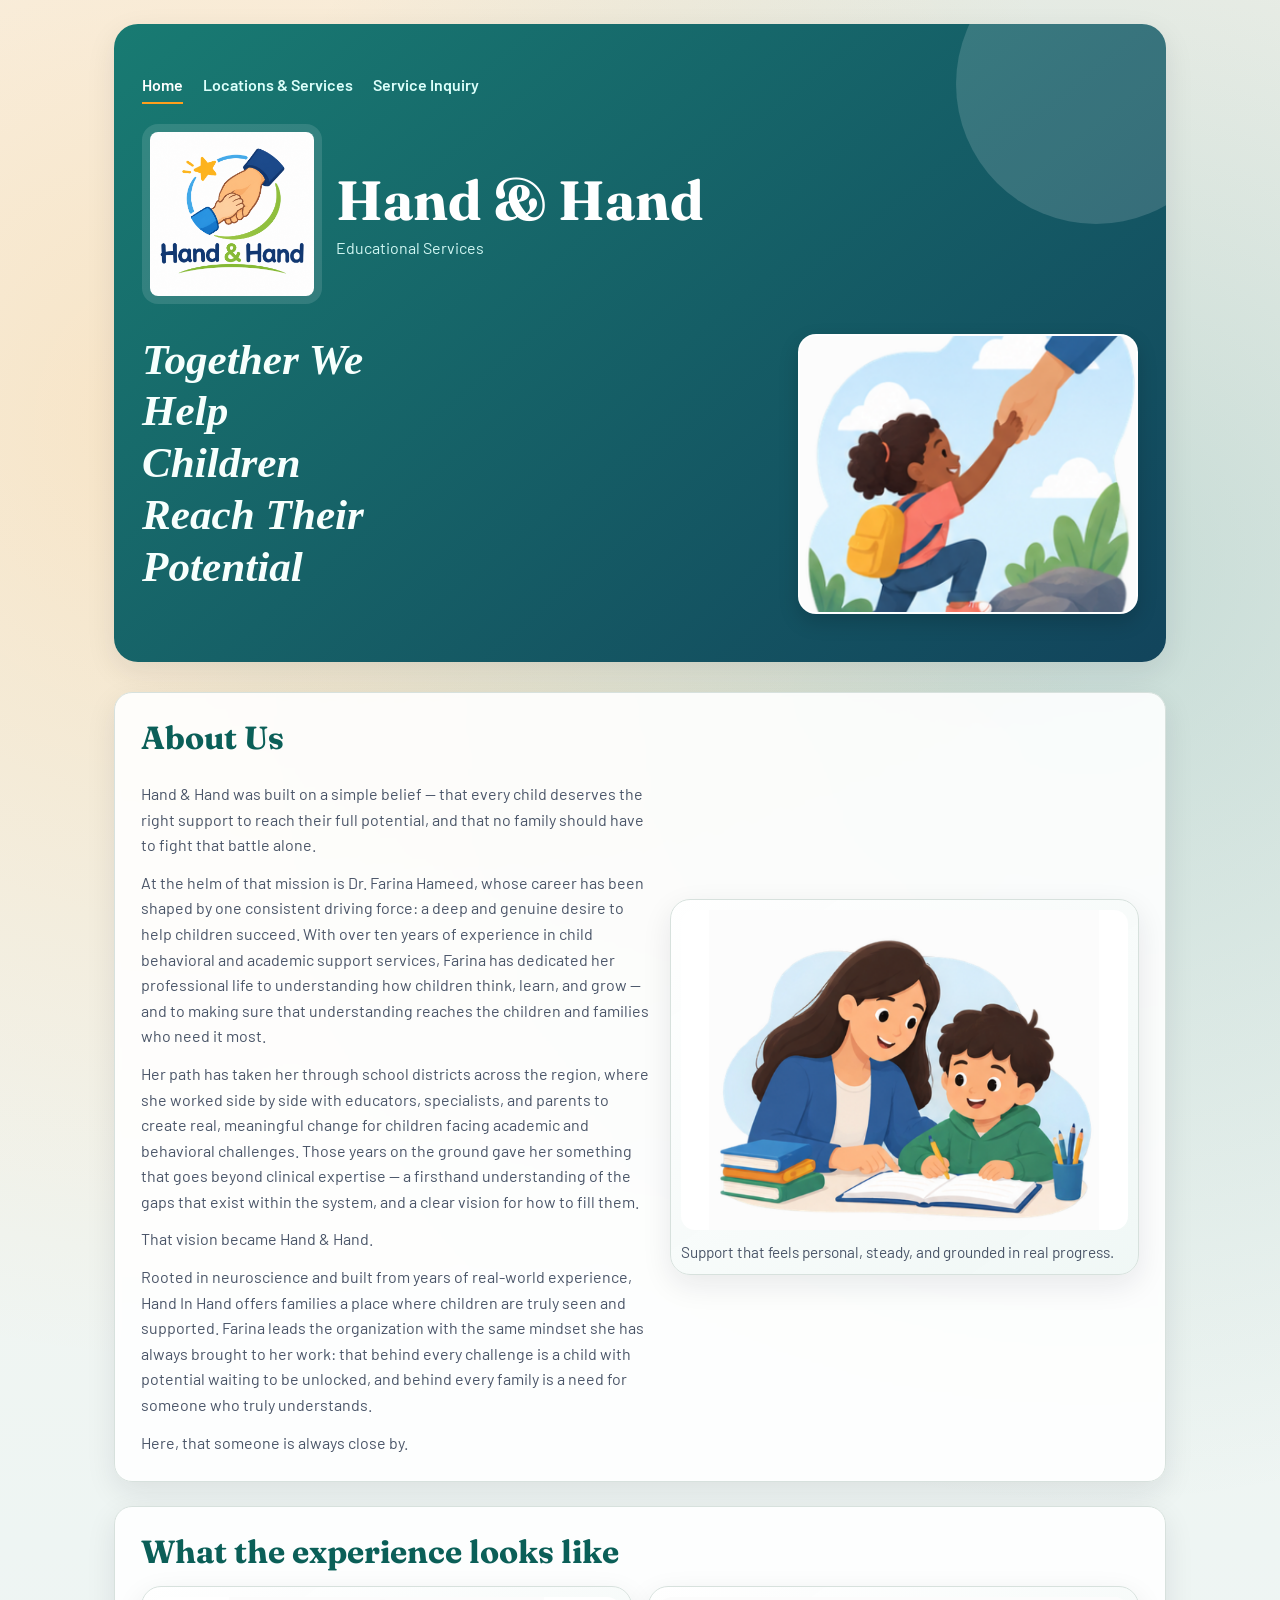
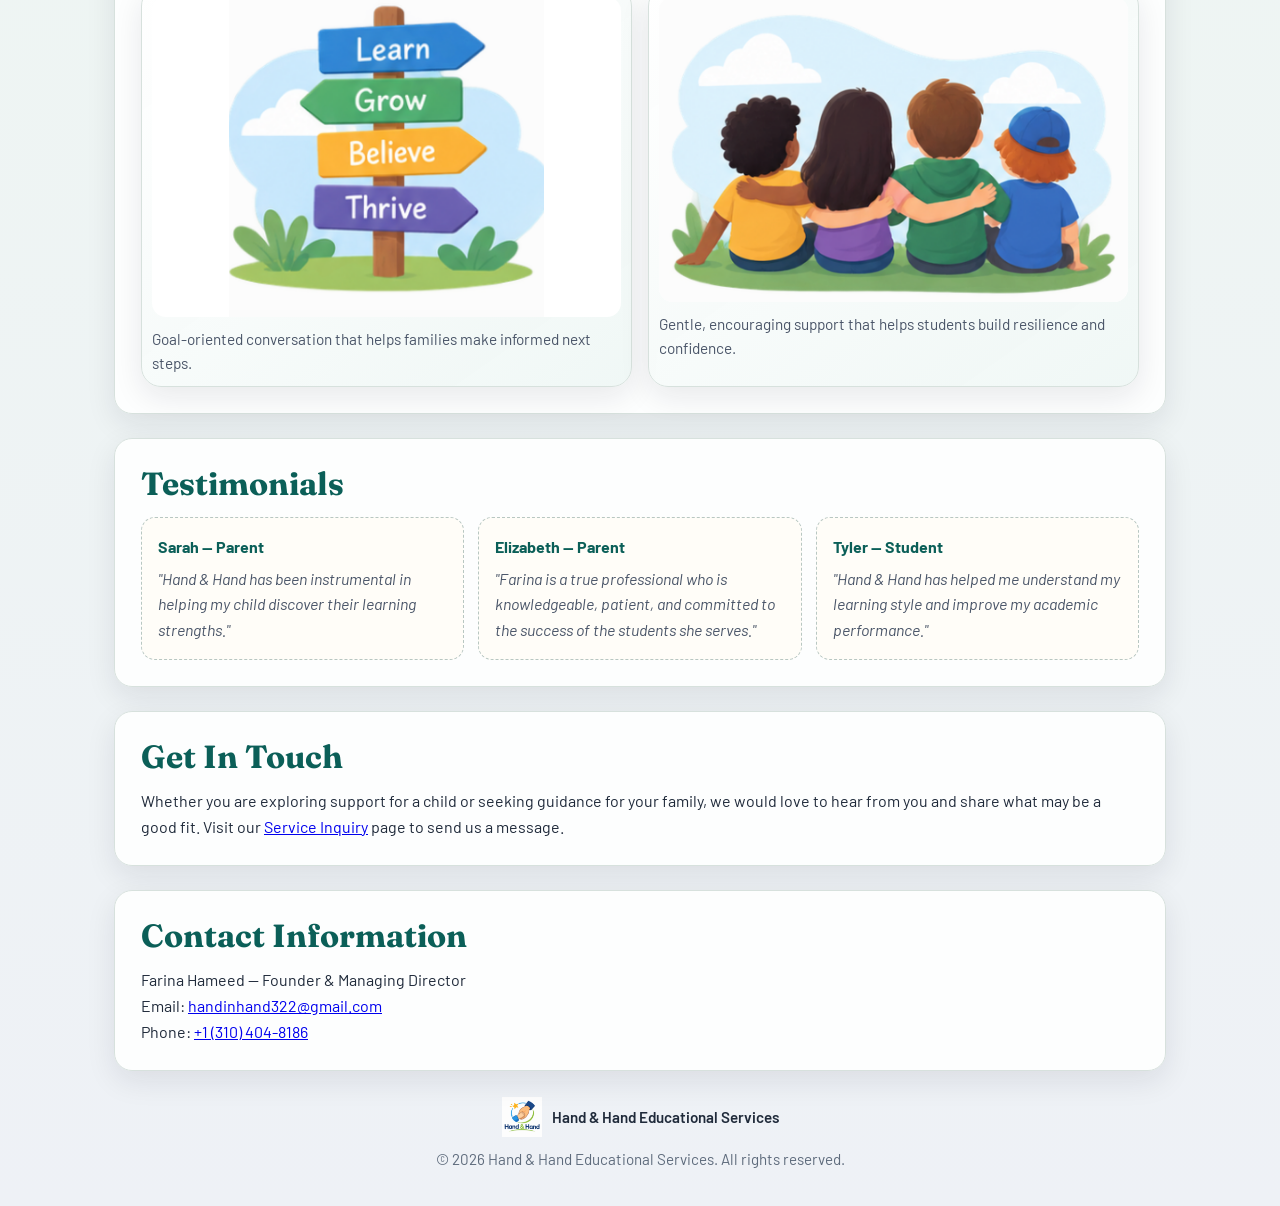
==== commit bb3e1793: "change from "Hand In Hand" to "Hand & Hand"" ====
--- a/index.html
+++ b/index.html
@@ -3,7 +3,7 @@
 <head>
 	<meta charset="UTF-8">
 	<meta name="viewport" content="width=device-width, initial-scale=1.0">
-	<title>Hand-In-Hand | Educational Services</title>
+	<title>Hand &amp; Hand | Educational Services</title>
 	<link rel="preconnect" href="https://fonts.googleapis.com">
 	<link rel="preconnect" href="https://fonts.gstatic.com" crossorigin>
 	<link href="https://fonts.googleapis.com/css2?family=Barlow:wght@400;500;600;700&family=Fraunces:opsz,wght@9..144,600;9..144,700&display=swap" rel="stylesheet">
@@ -18,9 +18,9 @@
 				<a href="service-inquiry.html">Service Inquiry</a>
 			</nav>
 			<div class="hero-brand" aria-label="Hand-In-Hand logo and brand">
-				<img src="file-2.svg" alt="Hand-In-Hand logo">
+				<img src="Hand & Hand Support Logo.png" alt="Hand-In-Hand logo">
 				<div class="brand-copy">
-					<h2>Hand-In-Hand</h2>
+					<h2>Hand &amp; Hand</h2>
 					<span>Educational Services</span>
 				</div>
 			</div>
@@ -36,7 +36,7 @@
 					<div class="feature-panel">
 						<h2>About Us</h2>
 						<p>
-							Hand In Hand was built on a simple belief — that every child deserves the right support to reach their full potential, and that no family should have to fight that battle alone.
+							Hand &amp; Hand was built on a simple belief — that every child deserves the right support to reach their full potential, and that no family should have to fight that battle alone.
 						</p>
 						<p>
 							At the helm of that mission is Dr. Farina Hameed, whose career has been shaped by one consistent driving force: a deep and genuine desire to help children succeed. With over ten years of experience in child behavioral and academic support services, Farina has dedicated her professional life to understanding how children think, learn, and grow — and to making sure that understanding reaches the children and families who need it most.
@@ -45,7 +45,7 @@
 							Her path has taken her through school districts across the region, where she worked side by side with educators, specialists, and parents to create real, meaningful change for children facing academic and behavioral challenges. Those years on the ground gave her something that goes beyond clinical expertise — a firsthand understanding of the gaps that exist within the system, and a clear vision for how to fill them.
 						</p>
 						<p>
-							That vision became Hand In Hand.
+							That vision became Hand &amp; Hand.
 						</p>
 						<p>
 							Rooted in neuroscience and built from years of real-world experience, Hand In Hand offers families a place where children are truly seen and supported. Farina leads the organization with the same mindset she has always brought to her work: that behind every challenge is a child with potential waiting to be unlocked, and behind every family is a need for someone who truly understands.
@@ -80,7 +80,7 @@
 				<div class="testimonials-grid">
 					<article class="testimonial-card">
 						<strong>Sarah -- Parent</strong>
-						<p>"Hand-In-Hand has been instrumental in helping my child discover their learning strengths."</p>
+						<p>"Hand &amp; Hand has been instrumental in helping my child discover their learning strengths."</p>
 					</article>
 					<article class="testimonial-card">
 						<strong>Elizabeth -- Parent</strong>
@@ -88,7 +88,7 @@
 					</article>
 					<article class="testimonial-card">
 						<strong>Tyler -- Student</strong>
-						<p>"Hand-In-Hand has helped me understand my learning style and improve my academic performance."</p>
+						<p>"Hand &amp; Hand has helped me understand my learning style and improve my academic performance."</p>
 					</article>
 				</div>
 			</section>
@@ -111,10 +111,10 @@
 
 		<footer>
 			<div class="footer-brand">
-				<img src="file-2.svg" alt="Hand-In-Hand logo">
-				<span>Hand-In-Hand Educational Services</span>
+				<img src="Hand & Hand Support Logo.png" alt="Hand-In-Hand logo">
+				<span>Hand &amp; Hand Educational Services</span>
 			</div>
-			<p>&copy; 2026 Hand-In-Hand Educational Services. All rights reserved.</p>
+			<p>&copy; 2026 Hand &amp; Hand Educational Services. All rights reserved.</p>
 		</footer>
 	</div>
 </body>
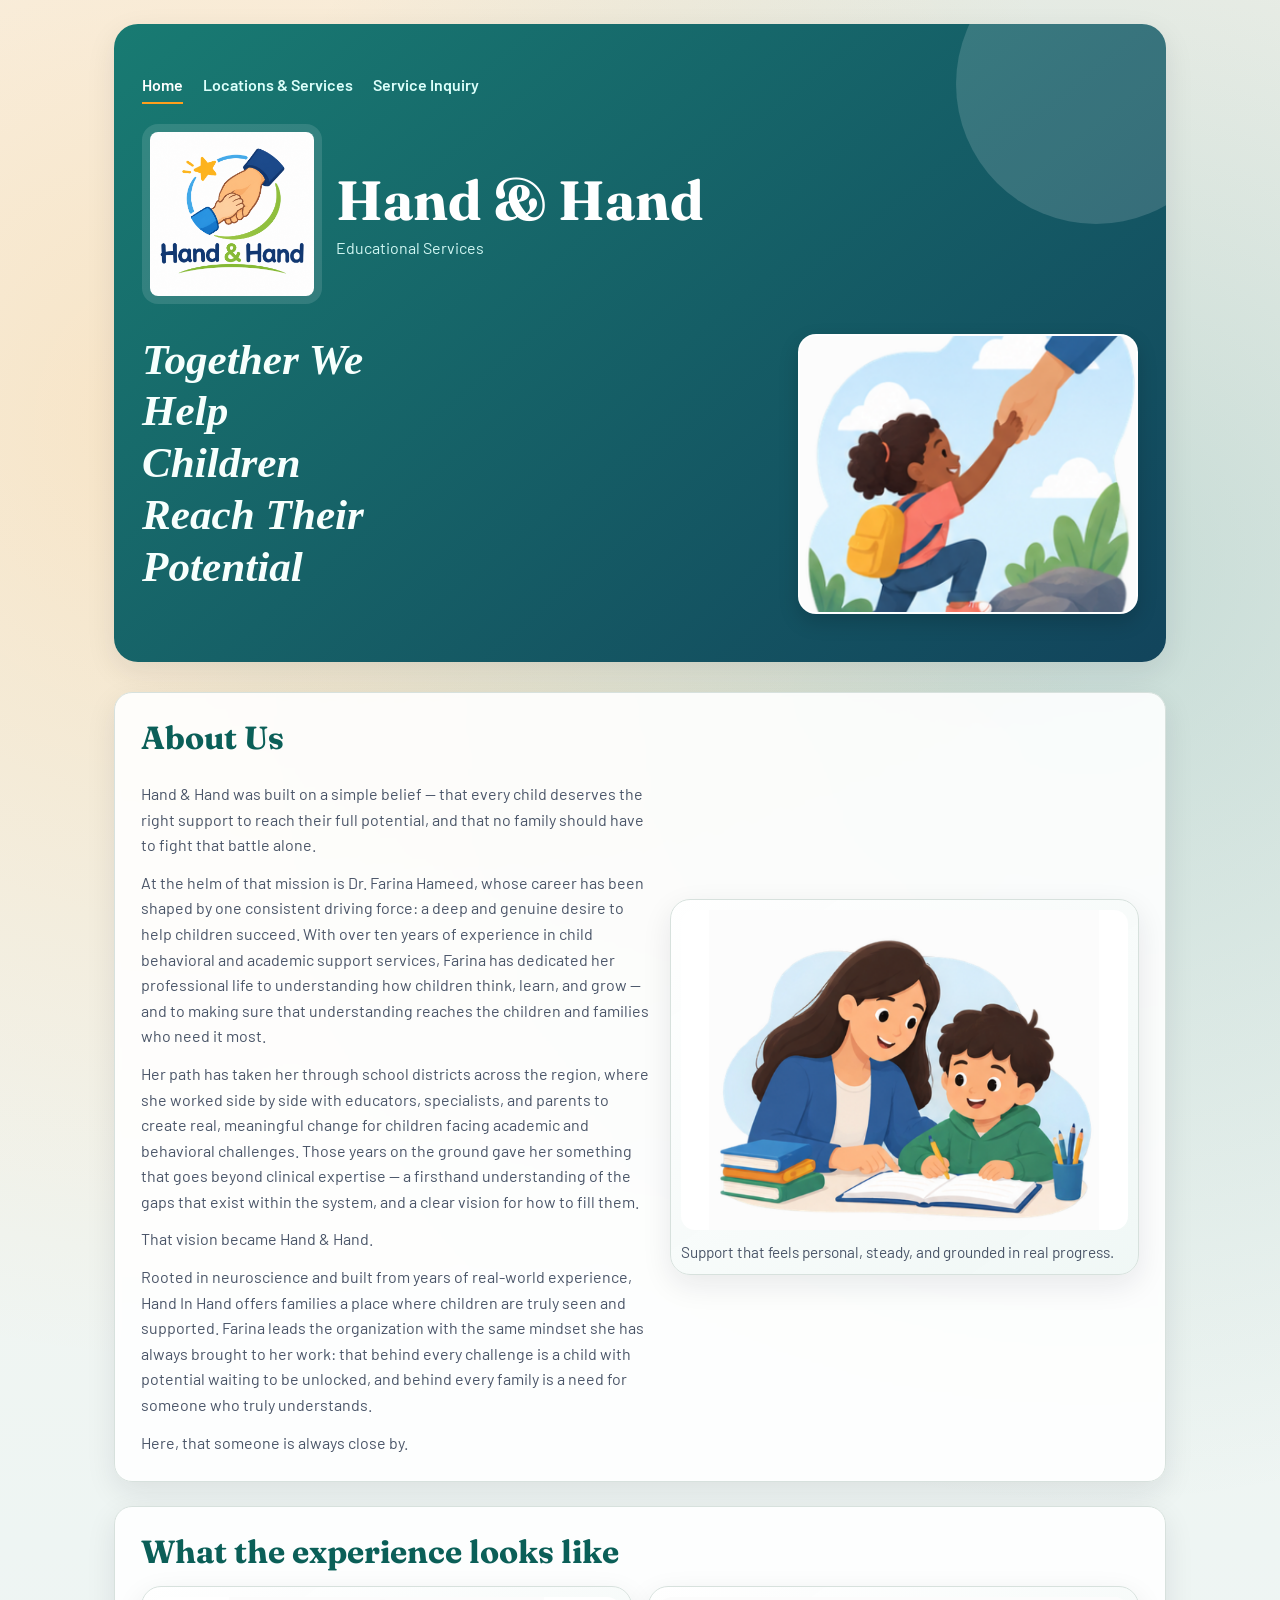
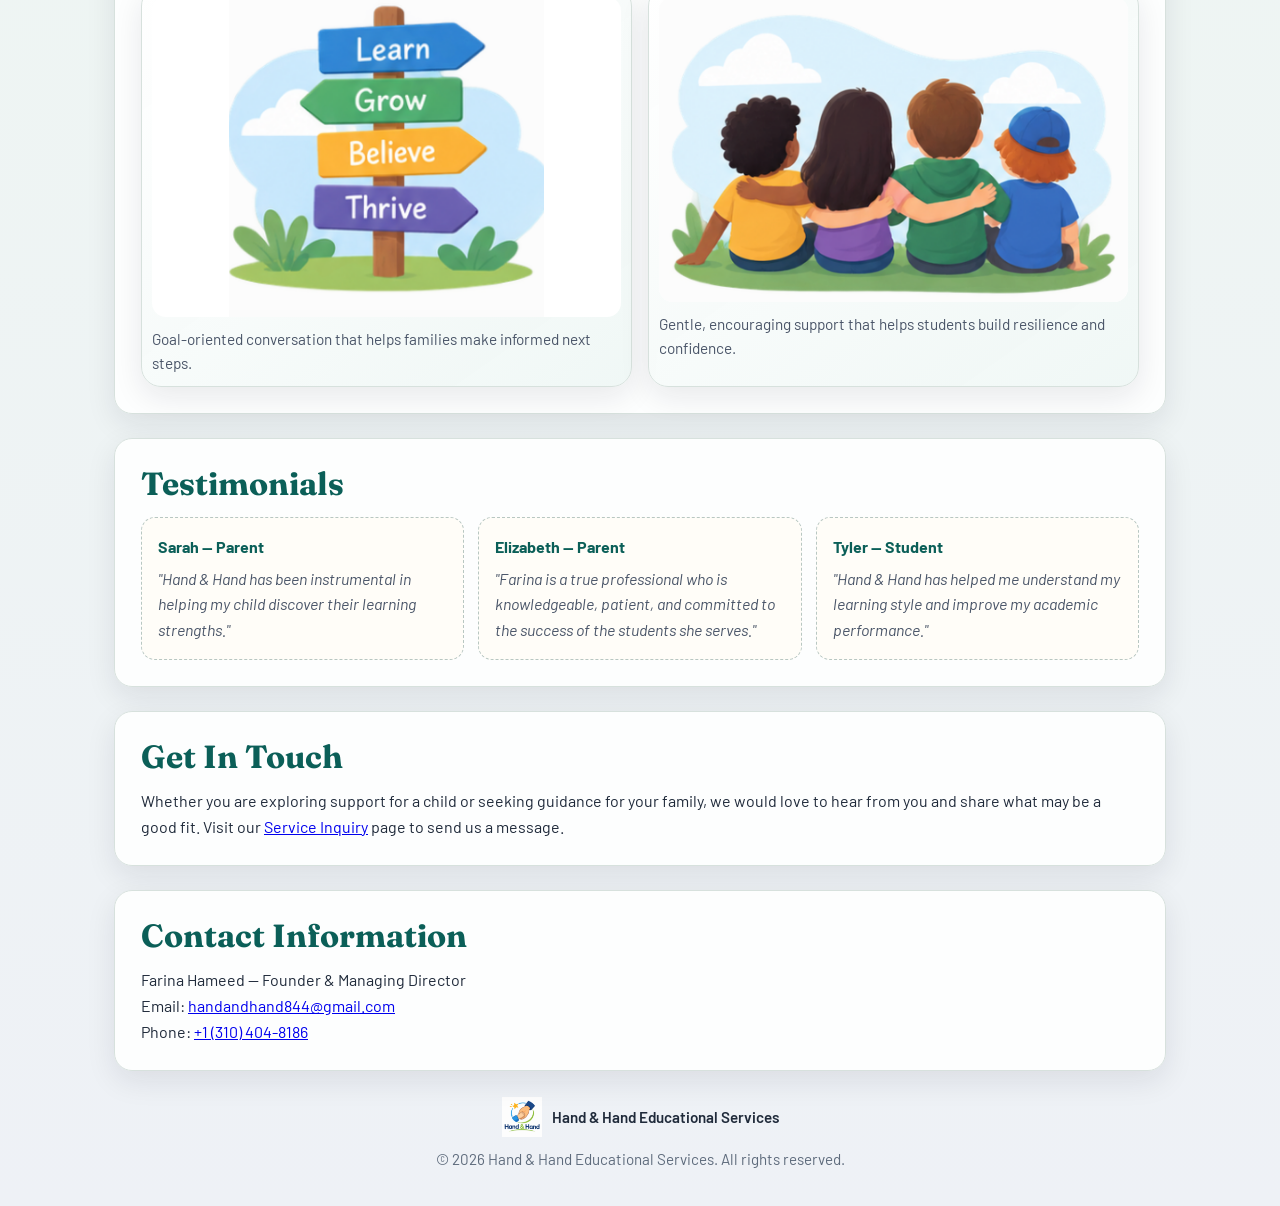
==== commit 87c45e46: "update email on website" ====
--- a/index.html
+++ b/index.html
@@ -104,7 +104,7 @@
 			<section id="contact-info" aria-label="Contact information">
 				<h2>Contact Information</h2>
 				<p>Farina Hameed -- Founder & Managing Director</p>
-				<p>Email: <a href="mailto:handinhand322@gmail.com">handinhand322@gmail.com</a></p>
+				<p>Email: <a href="mailto:handandhand844@gmail.com">handandhand844@gmail.com</a></p>
 				<p>Phone: <a href="tel:+3104048186">+1 (310) 404-8186</a></p>
 			</section>
 		</main>
